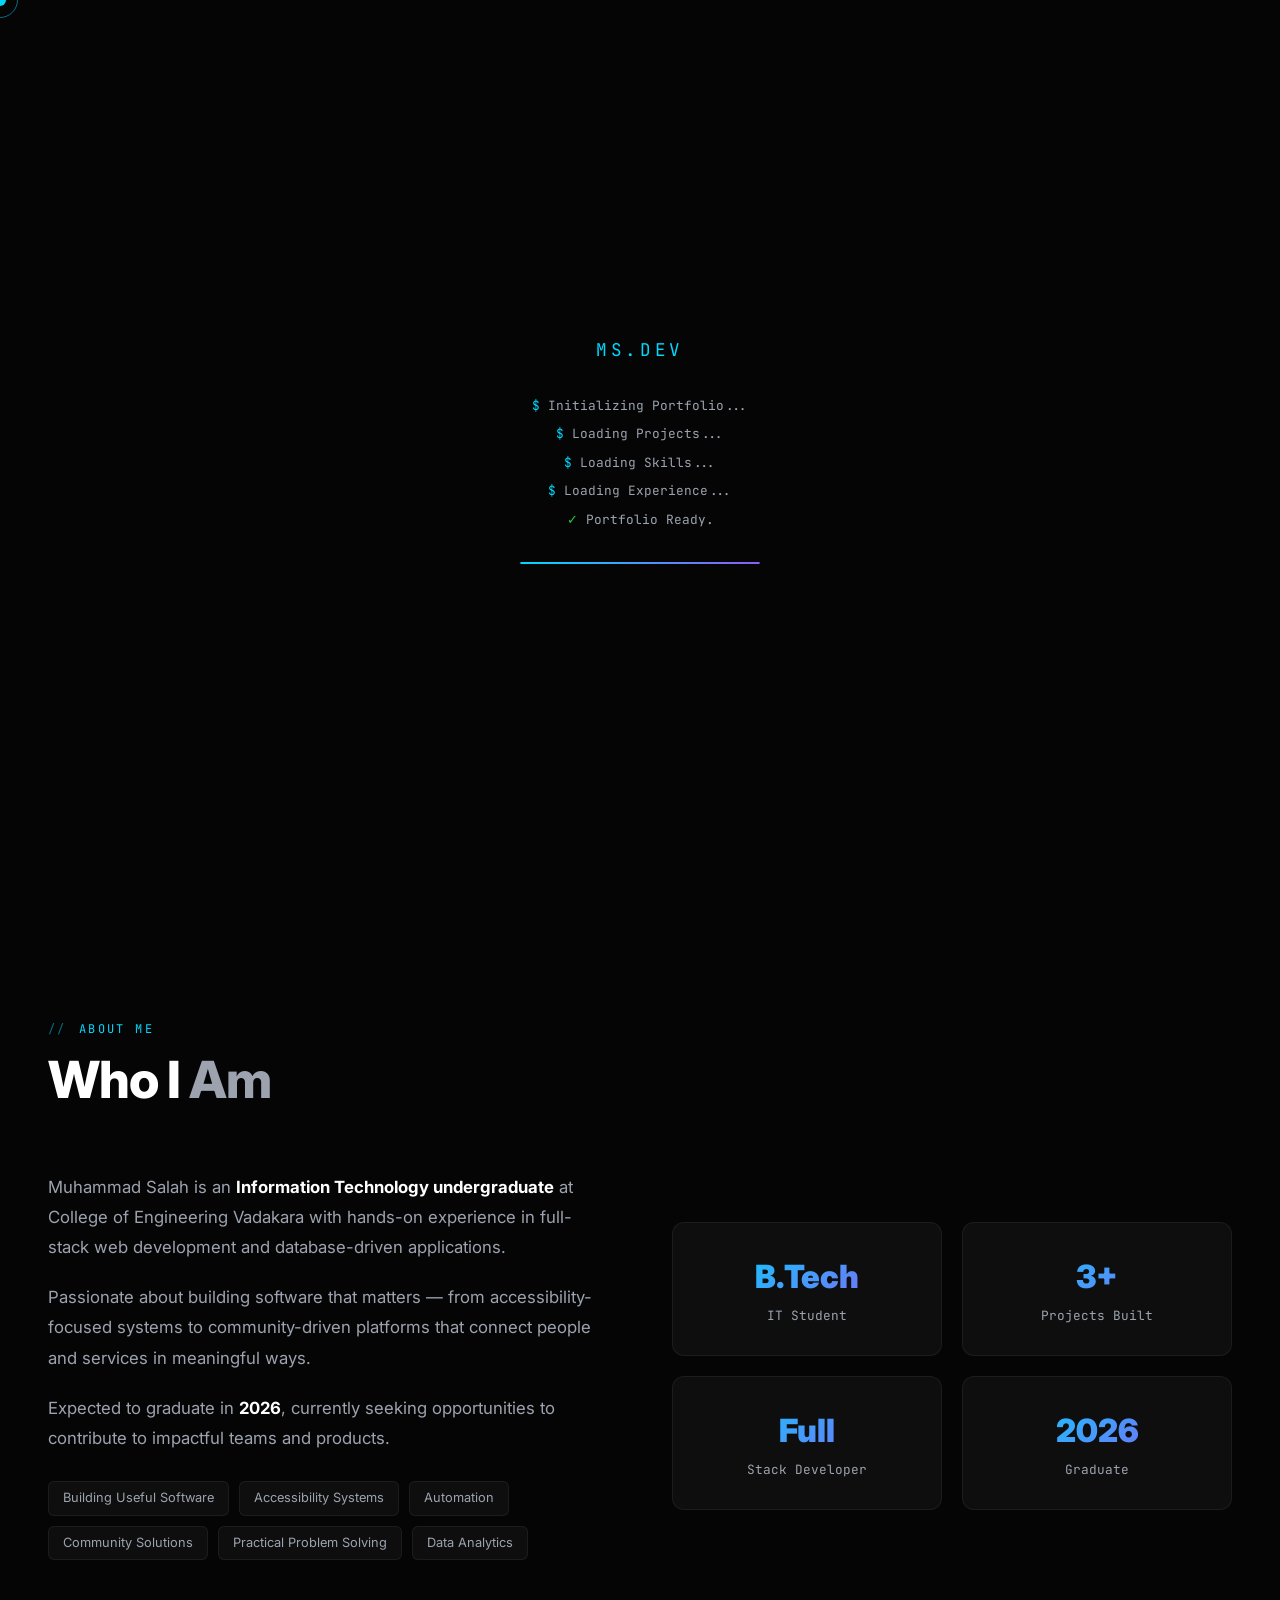
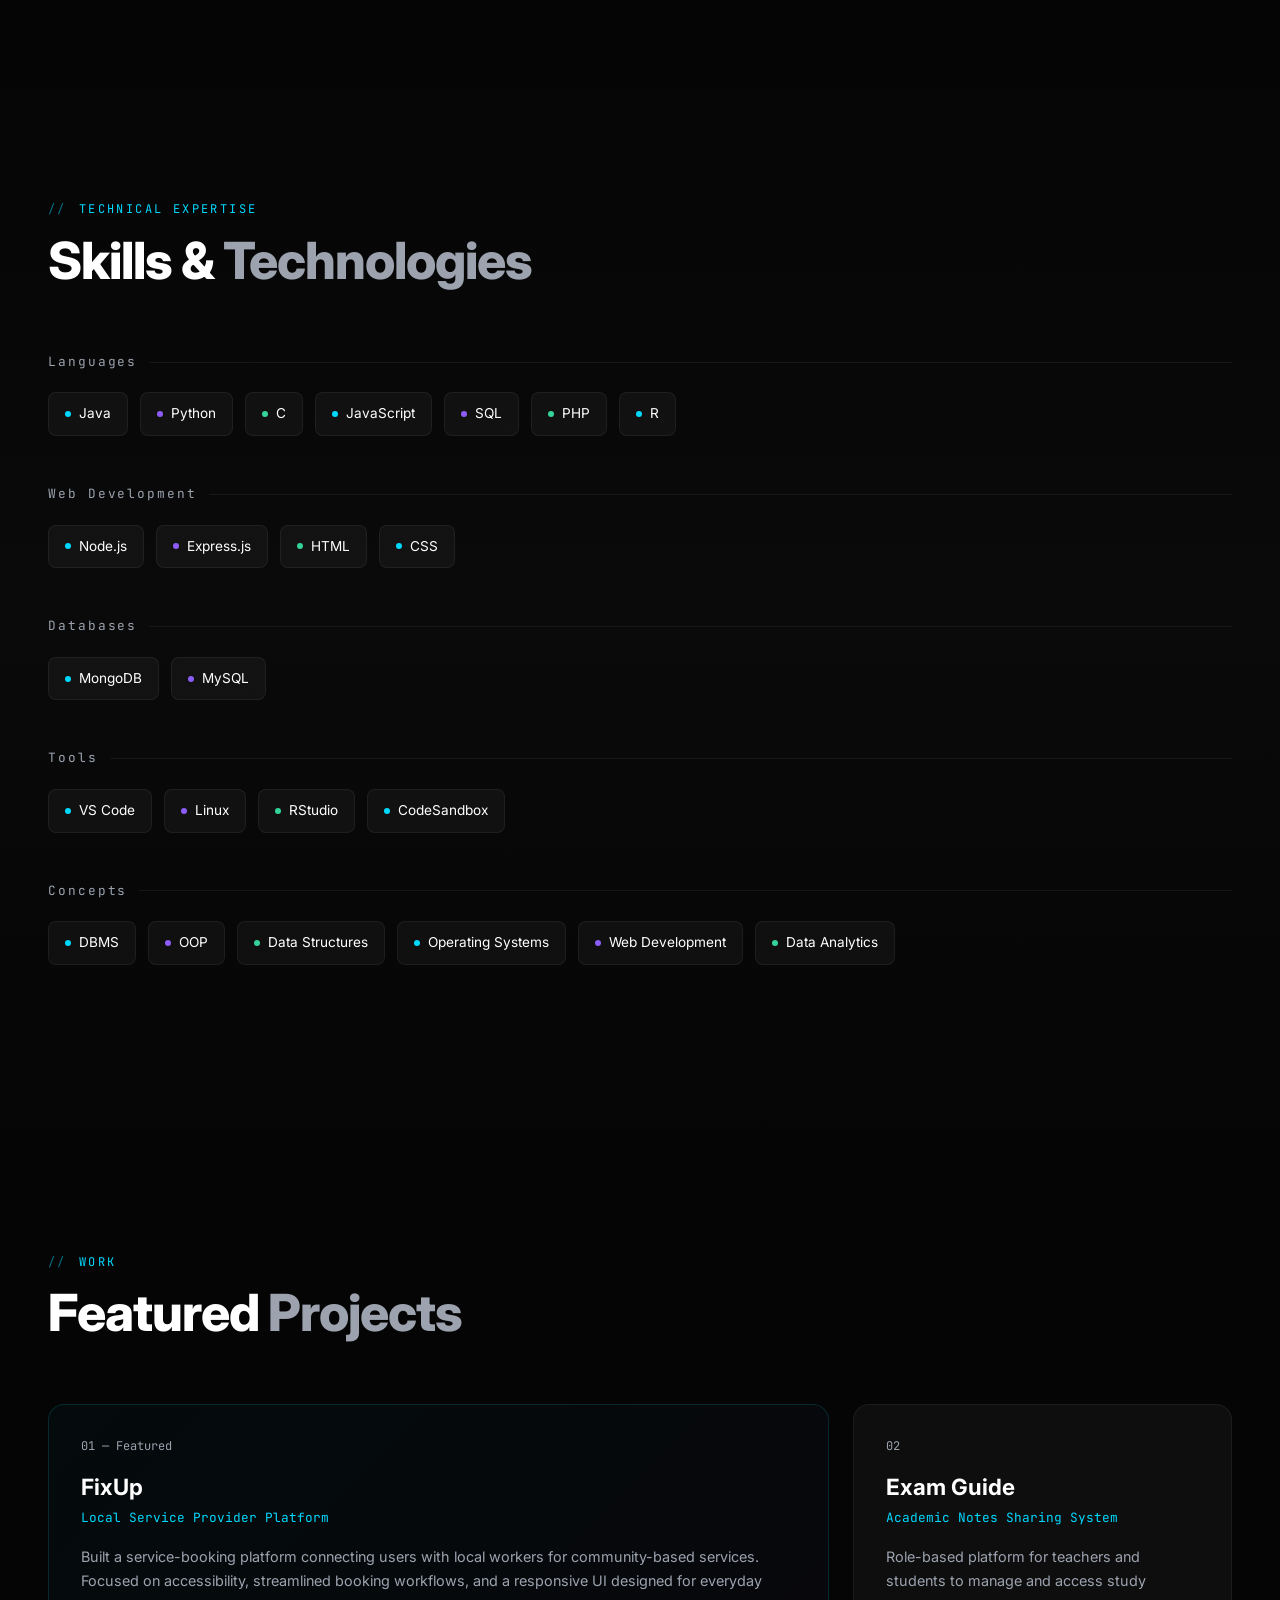
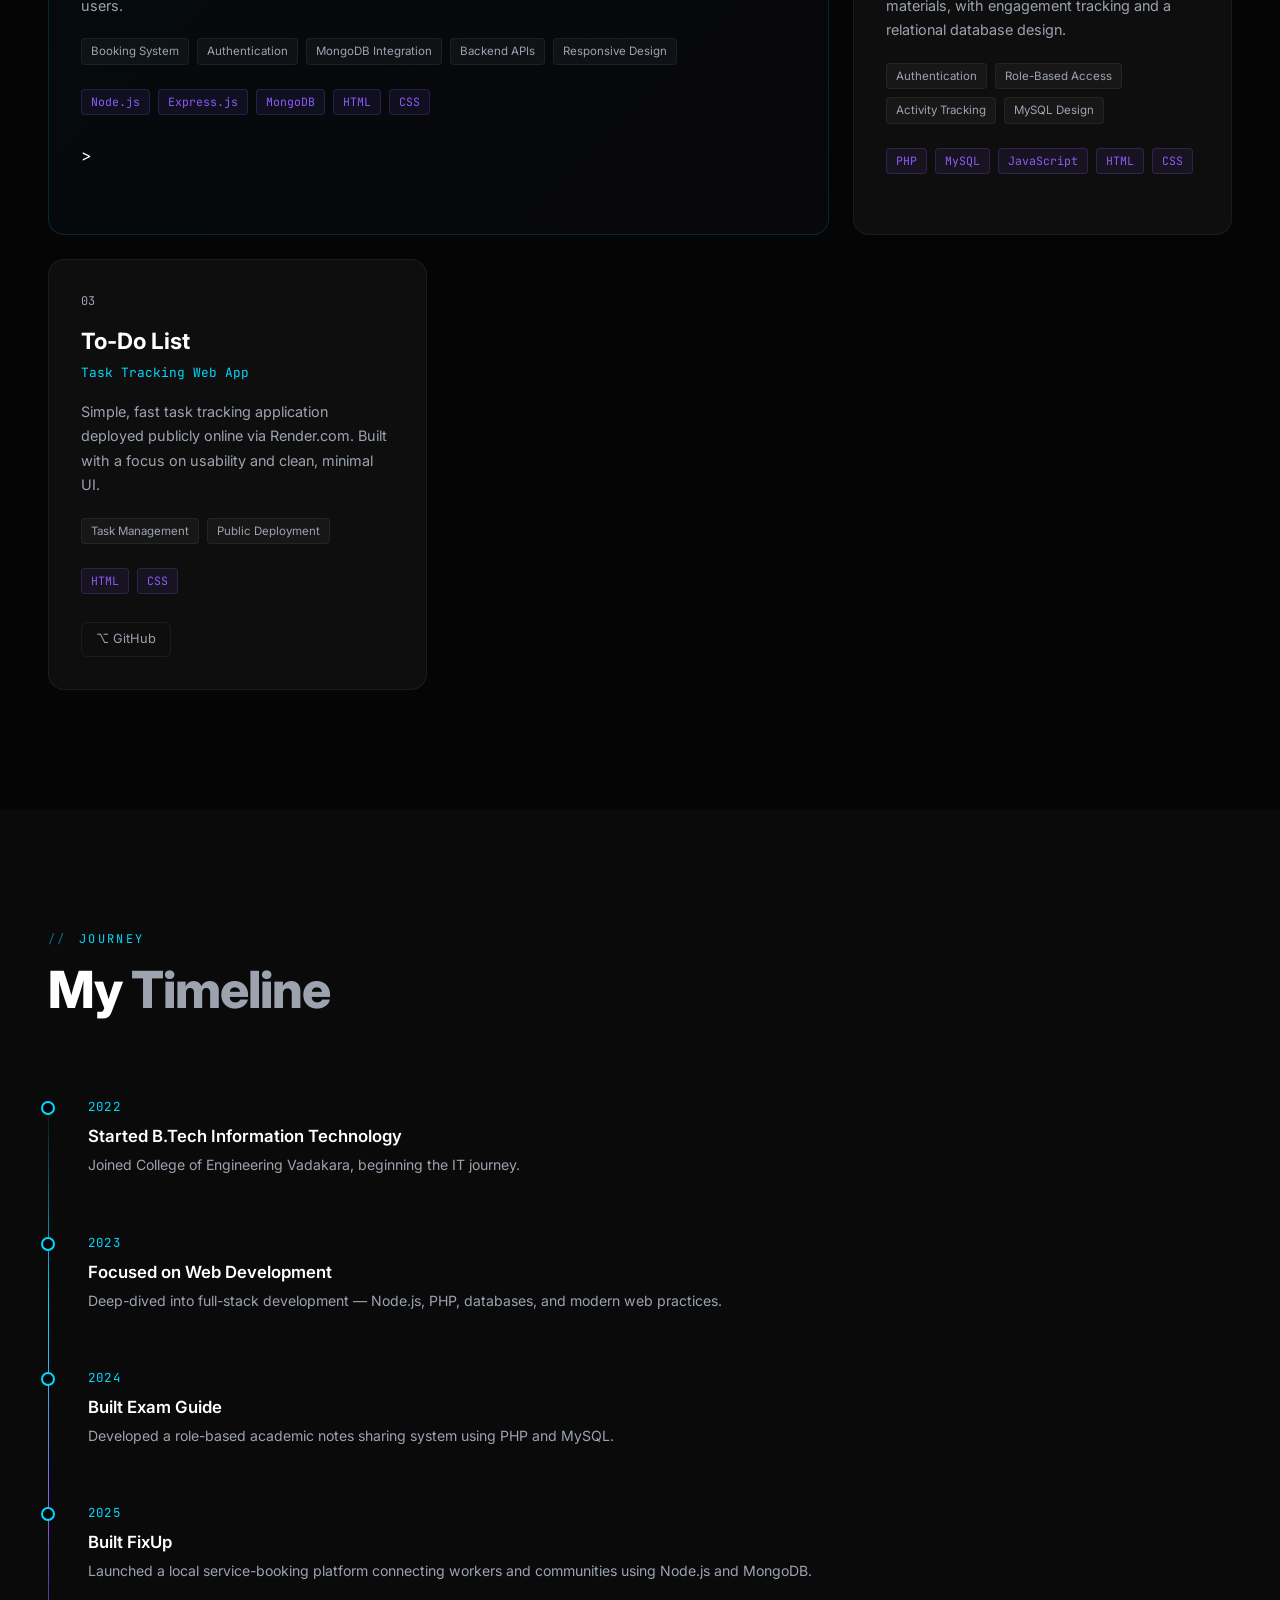
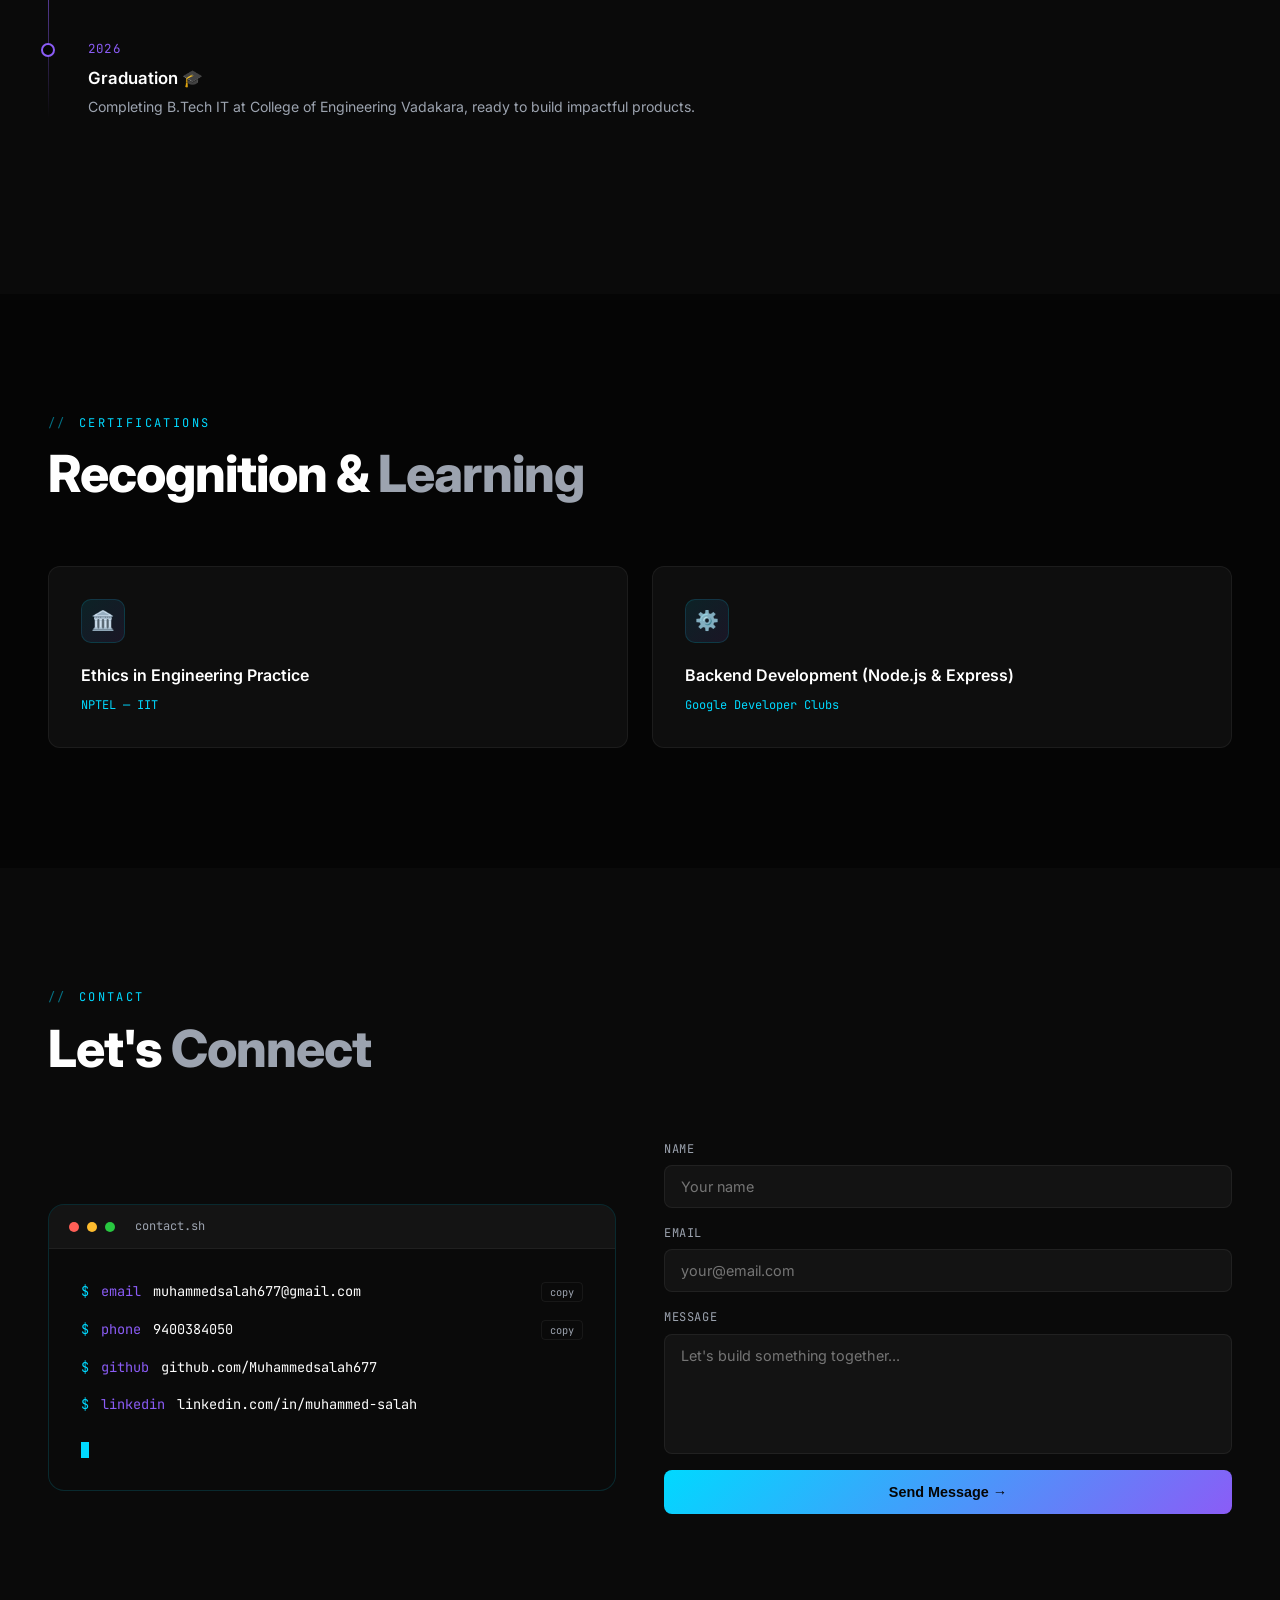
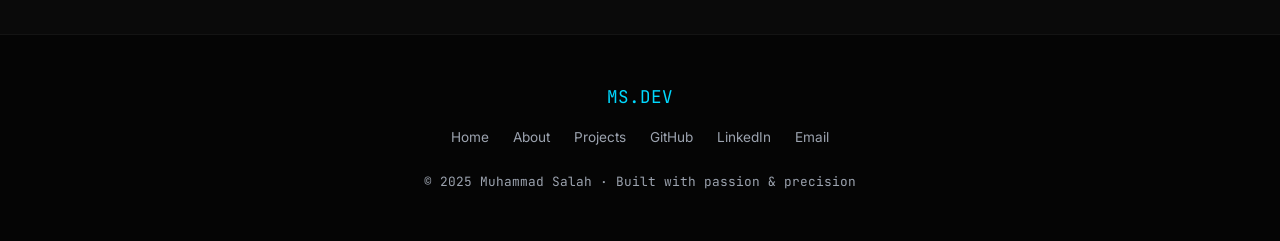
==== portfolio/index.html @ 28a14d02 "Rename portfolio.html to portfolio/index.html" ====
<!DOCTYPE html>
<html lang="en">
<head>
<meta charset="UTF-8">
<meta name="viewport" content="width=device-width, initial-scale=1.0">
<title>Muhammad Salah — Full Stack Developer</title>
<meta name="description" content="Muhammad Salah — IT Undergraduate & Full Stack Developer building practical web applications that solve real-world problems.">
<link rel="preconnect" href="https://fonts.googleapis.com">
<link href="https://fonts.googleapis.com/css2?family=Inter:wght@300;400;500;600;700;800;900&family=JetBrains+Mono:wght@400;500;700&display=swap" rel="stylesheet">
<style>
:root {
  --bg: #050505;
  --bg2: #0a0a0a;
  --cyan: #00D9FF;
  --purple: #8B5CF6;
  --white: #ffffff;
  --muted: #9ca3af;
  --border: rgba(255,255,255,0.06);
  --glass: rgba(255,255,255,0.04);
  --glow-cyan: 0 0 40px rgba(0,217,255,0.15);
  --glow-purple: 0 0 40px rgba(139,92,246,0.15);
  --font-main: 'Inter', sans-serif;
  --font-mono: 'JetBrains Mono', monospace;
}
*,*::before,*::after{box-sizing:border-box;margin:0;padding:0}
html{scroll-behavior:smooth;overflow-x:hidden}
body{background:var(--bg);color:var(--white);font-family:var(--font-main);line-height:1.6;overflow-x:hidden;cursor:none}

/* ── CUSTOM CURSOR ── */
#cursor{position:fixed;width:12px;height:12px;background:var(--cyan);border-radius:50%;pointer-events:none;z-index:9999;transform:translate(-50%,-50%);transition:transform .1s,width .3s,height .3s,background .3s;mix-blend-mode:difference}
#cursor-ring{position:fixed;width:36px;height:36px;border:1px solid rgba(0,217,255,0.5);border-radius:50%;pointer-events:none;z-index:9998;transform:translate(-50%,-50%);transition:transform .15s ease-out,width .3s,height .3s,opacity .3s}
body:hover #cursor{opacity:1}

/* ── LOADER ── */
#loader{position:fixed;inset:0;background:var(--bg);z-index:9997;display:flex;flex-direction:column;align-items:center;justify-content:center;gap:8px}
#loader .logo-text{font-family:var(--font-mono);font-size:1.1rem;color:var(--cyan);letter-spacing:.2em;margin-bottom:24px;opacity:0;animation:fadeIn .5s .2s forwards}
#loader .line{font-family:var(--font-mono);font-size:.8rem;color:var(--muted);opacity:0;transform:translateX(-10px)}
#loader .line span{color:var(--cyan)}
#loader .bar{width:240px;height:2px;background:rgba(255,255,255,0.06);border-radius:2px;margin-top:24px;overflow:hidden;opacity:0;animation:fadeIn .3s 2.5s forwards}
#loader .bar-fill{height:100%;width:0%;background:linear-gradient(90deg,var(--cyan),var(--purple));border-radius:2px;animation:barFill 2s 2.5s ease forwards}
@keyframes barFill{to{width:100%}}
@keyframes fadeIn{to{opacity:1}}

/* ── SCROLL PROGRESS ── */
#progress{position:fixed;top:0;left:0;height:2px;background:linear-gradient(90deg,var(--cyan),var(--purple));z-index:9000;transition:width .1s linear;width:0%}

/* ── NAV ── */
nav{position:fixed;top:0;width:100%;z-index:1000;padding:20px 48px;display:flex;align-items:center;justify-content:space-between;transition:all .4s}
nav.scrolled{background:rgba(5,5,5,0.85);backdrop-filter:blur(20px);border-bottom:1px solid var(--border);padding:14px 48px}
.nav-logo{font-family:var(--font-mono);font-size:.9rem;color:var(--cyan);text-decoration:none;letter-spacing:.1em}
.nav-logo span{color:var(--white)}
.nav-links{display:flex;gap:32px;list-style:none}
.nav-links a{color:var(--muted);text-decoration:none;font-size:.85rem;font-weight:500;letter-spacing:.05em;transition:color .3s;position:relative}
.nav-links a::after{content:'';position:absolute;bottom:-4px;left:0;width:0;height:1px;background:var(--cyan);transition:width .3s}
.nav-links a:hover{color:var(--white)}
.nav-links a:hover::after{width:100%}
.nav-cta{background:transparent;border:1px solid var(--cyan);color:var(--cyan);padding:8px 20px;border-radius:6px;font-size:.8rem;font-family:var(--font-mono);cursor:pointer;transition:all .3s;text-decoration:none}
.nav-cta:hover{background:var(--cyan);color:var(--bg)}
.menu-btn{display:none;background:none;border:none;color:var(--white);font-size:1.4rem;cursor:pointer;z-index:100}
@media(max-width:768px){.nav-links,.nav-cta{display:none}.menu-btn{display:block}nav{padding:16px 24px}}

/* ── HERO ── */
#hero{position:relative;min-height:100vh;display:flex;align-items:center;justify-content:center;overflow:hidden;padding:120px 48px 80px}
#particles-canvas{position:absolute;inset:0;z-index:0}
.hero-glow{position:absolute;width:600px;height:600px;border-radius:50%;background:radial-gradient(circle,rgba(0,217,255,0.06) 0%,transparent 70%);pointer-events:none;transition:transform .1s;z-index:0}
.hero-grid{position:absolute;inset:0;background-image:linear-gradient(rgba(255,255,255,0.02) 1px,transparent 1px),linear-gradient(90deg,rgba(255,255,255,0.02) 1px,transparent 1px);background-size:60px 60px;z-index:0;mask-image:radial-gradient(ellipse at center,black 40%,transparent 80%)}
.hero-content{position:relative;z-index:1;text-align:center;max-width:900px}
.hero-badge{display:inline-flex;align-items:center;gap:8px;background:rgba(0,217,255,0.08);border:1px solid rgba(0,217,255,0.2);border-radius:100px;padding:6px 16px;font-family:var(--font-mono);font-size:.75rem;color:var(--cyan);margin-bottom:32px;opacity:0;transform:translateY(20px);animation:slideUp .7s .3s forwards}
.hero-badge::before{content:'';width:6px;height:6px;border-radius:50%;background:var(--cyan);animation:pulse 2s infinite}
@keyframes pulse{0%,100%{opacity:1;transform:scale(1)}50%{opacity:.5;transform:scale(.8)}}
.hero-name{font-size:clamp(3rem,8vw,7rem);font-weight:900;line-height:1;letter-spacing:-.02em;opacity:0;transform:translateY(30px);animation:slideUp .8s .5s forwards}
.hero-name span{background:linear-gradient(135deg,var(--white) 0%,rgba(255,255,255,.7) 100%);-webkit-background-clip:text;-webkit-text-fill-color:transparent;background-clip:text}
.hero-name .accent{background:linear-gradient(135deg,var(--cyan),var(--purple));-webkit-background-clip:text;-webkit-text-fill-color:transparent;background-clip:text}
.hero-role{font-family:var(--font-mono);font-size:clamp(1rem,2.5vw,1.4rem);color:var(--cyan);margin-top:16px;min-height:2em;opacity:0;animation:slideUp .8s .7s forwards}
.hero-role .cursor-blink{display:inline-block;width:2px;height:1.2em;background:var(--cyan);margin-left:2px;animation:blink .7s infinite;vertical-align:middle}
@keyframes blink{0%,100%{opacity:1}50%{opacity:0}}
.hero-sub{font-size:1.05rem;color:var(--muted);max-width:520px;margin:24px auto 0;opacity:0;animation:slideUp .8s .9s forwards}
.hero-buttons{display:flex;gap:16px;justify-content:center;flex-wrap:wrap;margin-top:48px;opacity:0;animation:slideUp .8s 1.1s forwards}
.btn{display:inline-flex;align-items:center;gap:8px;padding:14px 28px;border-radius:8px;font-size:.9rem;font-weight:600;text-decoration:none;cursor:pointer;transition:all .3s;border:none;position:relative;overflow:hidden}
.btn-primary{background:linear-gradient(135deg,var(--cyan),var(--purple));color:var(--bg);font-weight:700}
.btn-primary::before{content:'';position:absolute;inset:0;background:linear-gradient(135deg,var(--purple),var(--cyan));opacity:0;transition:opacity .3s}
.btn-primary:hover::before{opacity:1}
.btn-primary:hover{transform:translateY(-2px);box-shadow:0 8px 32px rgba(0,217,255,0.3)}
.btn-outline{background:transparent;color:var(--white);border:1px solid rgba(255,255,255,0.15)}
.btn-outline:hover{border-color:var(--cyan);color:var(--cyan);transform:translateY(-2px);box-shadow:0 8px 24px rgba(0,217,255,0.1)}
.btn span{position:relative;z-index:1}
.scroll-indicator{position:absolute;bottom:40px;left:50%;transform:translateX(-50%);display:flex;flex-direction:column;align-items:center;gap:8px;opacity:0;animation:fadeIn 1s 1.8s forwards}
.scroll-indicator span{font-family:var(--font-mono);font-size:.7rem;color:var(--muted);letter-spacing:.1em}
.scroll-line{width:1px;height:48px;background:linear-gradient(to bottom,var(--cyan),transparent);animation:scrollPulse 1.5s ease-in-out infinite}
@keyframes scrollPulse{0%,100%{opacity:.4;transform:scaleY(.8)}50%{opacity:1;transform:scaleY(1)}}
@keyframes slideUp{to{opacity:1;transform:translateY(0)}}

/* ── SECTIONS ── */
section{padding:120px 48px;position:relative}
.section-label{font-family:var(--font-mono);font-size:.75rem;color:var(--cyan);letter-spacing:.2em;text-transform:uppercase;margin-bottom:12px;display:flex;align-items:center;gap:12px}
.section-label::before{content:'//';opacity:.5}
.section-title{font-size:clamp(2rem,4vw,3.2rem);font-weight:800;letter-spacing:-.02em;line-height:1.1}
.section-title .dim{color:var(--muted)}
.container{max-width:1200px;margin:0 auto}

/* ── ABOUT ── */
#about .about-grid{display:grid;grid-template-columns:1fr 1fr;gap:64px;align-items:center;margin-top:64px}
.about-text p{color:var(--muted);font-size:1.05rem;line-height:1.8;margin-bottom:20px}
.about-text p strong{color:var(--white)}
.about-passions{display:flex;flex-wrap:wrap;gap:10px;margin-top:28px}
.passion-tag{background:var(--glass);border:1px solid var(--border);border-radius:6px;padding:6px 14px;font-size:.8rem;color:var(--muted);transition:all .3s}
.passion-tag:hover{border-color:rgba(0,217,255,0.3);color:var(--cyan);background:rgba(0,217,255,0.05)}
.about-stats{display:grid;grid-template-columns:1fr 1fr;gap:20px}
.stat-card{background:var(--glass);border:1px solid var(--border);border-radius:12px;padding:28px 24px;text-align:center;transition:all .4s;position:relative;overflow:hidden}
.stat-card::before{content:'';position:absolute;inset:0;background:linear-gradient(135deg,rgba(0,217,255,0.04),rgba(139,92,246,0.04));opacity:0;transition:opacity .4s}
.stat-card:hover{border-color:rgba(0,217,255,0.25);transform:translateY(-4px)}
.stat-card:hover::before{opacity:1}
.stat-number{font-size:2rem;font-weight:900;background:linear-gradient(135deg,var(--cyan),var(--purple));-webkit-background-clip:text;-webkit-text-fill-color:transparent;background-clip:text}
.stat-label{font-size:.8rem;color:var(--muted);margin-top:4px;font-family:var(--font-mono)}
@media(max-width:900px){#about .about-grid{grid-template-columns:1fr;gap:48px}}

/* ── SKILLS ── */
#skills .skills-wrapper{margin-top:64px}
.skills-category{margin-bottom:48px}
.skills-cat-title{font-family:var(--font-mono);font-size:.8rem;color:var(--muted);letter-spacing:.15em;margin-bottom:20px;display:flex;align-items:center;gap:12px}
.skills-cat-title::after{content:'';flex:1;height:1px;background:var(--border)}
.skills-grid{display:flex;flex-wrap:wrap;gap:12px}
.skill-chip{display:flex;align-items:center;gap:8px;background:var(--glass);border:1px solid var(--border);border-radius:8px;padding:10px 16px;font-size:.85rem;color:var(--white);transition:all .35s;cursor:default;position:relative;overflow:hidden}
.skill-chip::before{content:'';position:absolute;inset:0;background:linear-gradient(135deg,rgba(0,217,255,0.08),rgba(139,92,246,0.08));opacity:0;transition:opacity .35s}
.skill-chip:hover{border-color:rgba(0,217,255,0.35);transform:translateY(-3px) scale(1.02);box-shadow:0 8px 24px rgba(0,217,255,0.1)}
.skill-chip:hover::before{opacity:1}
.skill-dot{width:6px;height:6px;border-radius:50%;background:var(--cyan);flex-shrink:0}
.skill-chip:nth-child(3n+2) .skill-dot{background:var(--purple)}
.skill-chip:nth-child(3n+3) .skill-dot{background:#34d399}

/* ── PROJECTS ── */
#projects .projects-grid{display:grid;grid-template-columns:1fr 1fr 1fr;gap:24px;margin-top:64px}
.project-card{background:var(--glass);border:1px solid var(--border);border-radius:16px;padding:32px;transition:all .4s;position:relative;overflow:hidden;cursor:default}
.project-card::after{content:'';position:absolute;inset:0;border-radius:16px;opacity:0;transition:opacity .4s;background:radial-gradient(600px at var(--mx,50%) var(--my,50%),rgba(0,217,255,0.04),transparent 60%)}
.project-card:hover::after{opacity:1}
.project-card:hover{border-color:rgba(0,217,255,0.2);transform:translateY(-6px) rotateX(2deg);box-shadow:0 20px 60px rgba(0,0,0,0.5),var(--glow-cyan)}
.project-card.featured{grid-column:span 2;border-color:rgba(0,217,255,0.15);background:linear-gradient(135deg,rgba(0,217,255,0.03),rgba(139,92,246,0.03))}
.project-card.featured::before{content:'FEATURED';position:absolute;top:20px;right:20px;font-family:var(--font-mono);font-size:.65rem;color:var(--cyan);letter-spacing:.15em;border:1px solid rgba(0,217,255,0.3);padding:4px 10px;border-radius:100px;background:rgba(0,217,255,0.06)}
.project-number{font-family:var(--font-mono);font-size:.75rem;color:var(--muted);margin-bottom:12px}
.project-title{font-size:1.4rem;font-weight:700;margin-bottom:4px}
.project-subtitle{font-size:.8rem;color:var(--cyan);font-family:var(--font-mono);margin-bottom:16px}
.project-desc{color:var(--muted);font-size:.9rem;line-height:1.7;margin-bottom:20px}
.project-features{display:flex;flex-wrap:wrap;gap:8px;margin-bottom:24px}
.feature-tag{font-size:.72rem;color:var(--muted);background:rgba(255,255,255,0.04);border:1px solid var(--border);border-radius:4px;padding:3px 9px}
.project-stack{display:flex;flex-wrap:wrap;gap:8px;margin-bottom:28px}
.stack-tag{font-family:var(--font-mono);font-size:.72rem;color:var(--purple);background:rgba(139,92,246,0.08);border:1px solid rgba(139,92,246,0.2);border-radius:4px;padding:3px 9px}
.project-links{display:flex;gap:12px}
.project-link{display:inline-flex;align-items:center;gap:6px;font-size:.8rem;color:var(--muted);text-decoration:none;transition:color .3s;padding:6px 14px;border:1px solid var(--border);border-radius:6px}
.project-link:hover{color:var(--cyan);border-color:rgba(0,217,255,0.3)}
@media(max-width:1024px){#projects .projects-grid{grid-template-columns:1fr 1fr}.project-card.featured{grid-column:span 2}}
@media(max-width:640px){#projects .projects-grid{grid-template-columns:1fr}.project-card.featured{grid-column:span 1}}

/* ── TIMELINE ── */
#timeline .timeline-wrap{position:relative;margin-top:80px;padding-left:40px}
#timeline .timeline-wrap::before{content:'';position:absolute;left:0;top:0;bottom:0;width:1px;background:linear-gradient(to bottom,transparent,var(--cyan),var(--purple),transparent)}
.tl-item{position:relative;margin-bottom:56px;opacity:0;transform:translateX(-20px);transition:all .6s}
.tl-item.visible{opacity:1;transform:none}
.tl-dot{position:absolute;left:-47px;top:4px;width:14px;height:14px;border-radius:50%;border:2px solid var(--cyan);background:var(--bg);z-index:1;transition:all .3s}
.tl-item:hover .tl-dot{background:var(--cyan);box-shadow:0 0 16px rgba(0,217,255,0.6)}
.tl-year{font-family:var(--font-mono);font-size:.78rem;color:var(--cyan);letter-spacing:.1em;margin-bottom:6px}
.tl-title{font-size:1.05rem;font-weight:600;margin-bottom:4px}
.tl-desc{font-size:.88rem;color:var(--muted)}

/* ── CERTS ── */
#certs .certs-grid{display:grid;grid-template-columns:repeat(auto-fit,minmax(300px,1fr));gap:24px;margin-top:64px}
.cert-card{background:var(--glass);border:1px solid var(--border);border-radius:12px;padding:32px;transition:all .4s;position:relative;overflow:hidden}
.cert-card::before{content:'';position:absolute;top:0;left:0;right:0;height:1px;background:linear-gradient(90deg,transparent,var(--cyan),transparent);opacity:0;transition:opacity .4s}
.cert-card:hover{border-color:rgba(0,217,255,0.2);transform:translateY(-4px)}
.cert-card:hover::before{opacity:1}
.cert-icon{width:44px;height:44px;border-radius:10px;background:linear-gradient(135deg,rgba(0,217,255,0.1),rgba(139,92,246,0.1));border:1px solid rgba(0,217,255,0.15);display:flex;align-items:center;justify-content:center;margin-bottom:20px;font-size:1.2rem}
.cert-name{font-size:1rem;font-weight:600;margin-bottom:8px}
.cert-issuer{font-family:var(--font-mono);font-size:.75rem;color:var(--cyan)}

/* ── CONTACT / TERMINAL ── */
#contact .terminal{background:var(--bg2);border:1px solid rgba(0,217,255,0.15);border-radius:16px;overflow:hidden;margin-top:64px;max-width:700px}
.terminal-bar{background:rgba(255,255,255,0.04);padding:12px 20px;display:flex;align-items:center;gap:8px;border-bottom:1px solid rgba(255,255,255,0.05)}
.t-dot{width:10px;height:10px;border-radius:50%}
.t-dot:nth-child(1){background:#ff5f57}
.t-dot:nth-child(2){background:#febc2e}
.t-dot:nth-child(3){background:#28c840}
.terminal-title{font-family:var(--font-mono);font-size:.75rem;color:var(--muted);margin-left:12px}
.terminal-body{padding:32px}
.t-line{font-family:var(--font-mono);font-size:.85rem;margin-bottom:16px;display:flex;align-items:center;gap:12px}
.t-prompt{color:var(--cyan)}
.t-key{color:var(--purple)}
.t-val{color:var(--white);text-decoration:none;transition:color .3s}
.t-val:hover{color:var(--cyan)}
.t-copy{background:none;border:1px solid var(--border);color:var(--muted);border-radius:4px;padding:2px 8px;font-family:var(--font-mono);font-size:.65rem;cursor:pointer;transition:all .3s;margin-left:auto}
.t-copy:hover{border-color:var(--cyan);color:var(--cyan)}
.t-copy.copied{border-color:#28c840;color:#28c840}
.terminal-cursor{display:inline-block;width:8px;height:1em;background:var(--cyan);animation:blink .7s infinite;vertical-align:middle;margin-top:8px}
.contact-grid{display:grid;grid-template-columns:1fr 1fr;gap:48px;align-items:start;margin-top:64px}
.contact-form{display:flex;flex-direction:column;gap:16px}
.form-field{display:flex;flex-direction:column;gap:6px}
.form-field label{font-family:var(--font-mono);font-size:.75rem;color:var(--muted);letter-spacing:.05em}
.form-field input,.form-field textarea{background:var(--glass);border:1px solid var(--border);border-radius:8px;padding:12px 16px;color:var(--white);font-family:var(--font-main);font-size:.9rem;outline:none;transition:border-color .3s,box-shadow .3s;resize:none}
.form-field input:focus,.form-field textarea:focus{border-color:rgba(0,217,255,0.4);box-shadow:0 0 0 3px rgba(0,217,255,0.06)}
.form-field textarea{min-height:120px}
.btn-send{background:linear-gradient(135deg,var(--cyan),var(--purple));color:var(--bg);border:none;border-radius:8px;padding:14px 28px;font-weight:700;font-size:.9rem;cursor:pointer;transition:all .3s}
.btn-send:hover{transform:translateY(-2px);box-shadow:0 8px 32px rgba(0,217,255,0.3)}
@media(max-width:768px){.contact-grid{grid-template-columns:1fr}}

/* ── FOOTER ── */
footer{border-top:1px solid var(--border);padding:48px;text-align:center}
.footer-logo{font-family:var(--font-mono);font-size:1.1rem;color:var(--cyan);margin-bottom:16px}
.footer-links{display:flex;gap:24px;justify-content:center;margin-bottom:24px;flex-wrap:wrap}
.footer-links a{color:var(--muted);text-decoration:none;font-size:.85rem;transition:color .3s}
.footer-links a:hover{color:var(--cyan)}
footer p{color:var(--muted);font-size:.8rem;font-family:var(--font-mono)}

/* ── BACK TO TOP ── */
#btt{position:fixed;bottom:32px;right:32px;width:44px;height:44px;background:var(--glass);border:1px solid rgba(0,217,255,0.2);border-radius:10px;display:flex;align-items:center;justify-content:center;cursor:pointer;opacity:0;transform:translateY(20px);transition:all .3s;z-index:500;color:var(--cyan);font-size:1.1rem;text-decoration:none}
#btt.visible{opacity:1;transform:none}
#btt:hover{background:rgba(0,217,255,0.1);box-shadow:var(--glow-cyan)}

/* ── COMMAND PALETTE ── */
#cmd-overlay{position:fixed;inset:0;background:rgba(0,0,0,0.8);backdrop-filter:blur(8px);z-index:9996;opacity:0;pointer-events:none;transition:opacity .2s;display:flex;align-items:flex-start;justify-content:center;padding-top:20vh}
#cmd-overlay.open{opacity:1;pointer-events:all}
#cmd-box{background:#0e0e0e;border:1px solid rgba(0,217,255,0.2);border-radius:14px;width:min(580px,90vw);overflow:hidden;transform:translateY(-10px) scale(.98);transition:transform .2s}
#cmd-overlay.open #cmd-box{transform:none;scale:1}
#cmd-input{width:100%;background:transparent;border:none;border-bottom:1px solid var(--border);padding:20px 24px;color:var(--white);font-size:1rem;font-family:var(--font-main);outline:none;font-weight:500}
#cmd-input::placeholder{color:var(--muted)}
#cmd-results{padding:12px}
.cmd-item{display:flex;align-items:center;gap:14px;padding:12px 16px;border-radius:8px;cursor:pointer;transition:background .2s;color:var(--muted);font-size:.88rem}
.cmd-item:hover,.cmd-item.active{background:rgba(0,217,255,0.06);color:var(--white)}
.cmd-icon{color:var(--cyan);font-size:1rem;width:20px;text-align:center}
.cmd-hint{font-size:.7rem;color:var(--muted);margin-top:8px;padding:8px 16px;border-top:1px solid var(--border);font-family:var(--font-mono)}

/* ── SCROLL ANIMATIONS ── */
.reveal{opacity:0;transform:translateY(40px);transition:all .7s cubic-bezier(.16,1,.3,1)}
.reveal.visible{opacity:1;transform:none}
.reveal-left{opacity:0;transform:translateX(-40px);transition:all .7s cubic-bezier(.16,1,.3,1)}
.reveal-left.visible{opacity:1;transform:none}
.reveal-right{opacity:0;transform:translateX(40px);transition:all .7s cubic-bezier(.16,1,.3,1)}
.reveal-right.visible{opacity:1;transform:none}

/* ── GLOW BORDERS ── */
.glow-border{position:relative}
.glow-border::before{content:'';position:absolute;inset:-1px;border-radius:inherit;padding:1px;background:linear-gradient(135deg,rgba(0,217,255,0.3),rgba(139,92,246,0.3));-webkit-mask:linear-gradient(#fff 0 0) content-box,linear-gradient(#fff 0 0);-webkit-mask-composite:xor;mask-composite:exclude;opacity:0;transition:opacity .4s}
.glow-border:hover::before{opacity:1}

/* ── MISC ── */
::selection{background:rgba(0,217,255,0.2);color:var(--white)}
::-webkit-scrollbar{width:4px}
::-webkit-scrollbar-track{background:var(--bg)}
::-webkit-scrollbar-thumb{background:rgba(0,217,255,0.3);border-radius:2px}

@media(max-width:640px){section{padding:80px 24px}nav{padding:16px 24px}.hero-buttons{flex-direction:column;align-items:center}.hero-buttons .btn{width:100%;max-width:280px;justify-content:center}}
</style>
</head>
<body>

<!-- LOADER -->
<div id="loader">
  <div class="logo-text">MS.DEV</div>
  <div class="line" id="l1"><span>$</span> Initializing Portfolio...</div>
  <div class="line" id="l2"><span>$</span> Loading Projects...</div>
  <div class="line" id="l3"><span>$</span> Loading Skills...</div>
  <div class="line" id="l4"><span>$</span> Loading Experience...</div>
  <div class="line" id="l5"><span style="color:#28c840">✓</span> Portfolio Ready.</div>
  <div class="bar"><div class="bar-fill"></div></div>
</div>

<!-- SCROLL PROGRESS -->
<div id="progress"></div>

<!-- CUSTOM CURSOR -->
<div id="cursor"></div>
<div id="cursor-ring"></div>

<!-- NAV -->
<nav id="navbar">
  <a href="#" class="nav-logo">MS<span>.DEV</span></a>
  <ul class="nav-links">
    <li><a href="#about">About</a></li>
    <li><a href="#skills">Skills</a></li>
    <li><a href="#projects">Projects</a></li>
    <li><a href="#timeline">Timeline</a></li>
    <li><a href="#contact">Contact</a></li>
  </uL>
</nav>

<!-- HERO -->
<section id="hero">
  <canvas id="particles-canvas"></canvas>
  <div class="hero-glow" id="heroGlow"></div>
  <div class="hero-grid"></div>
  <div class="hero-content">
    <div class="hero-badge">✦ Open to Opportunities</div>
    <h1 class="hero-name">
      <span>Muhammad </span><span class="accent">Salah</span>
    </h1>
    <div class="hero-role" id="typingText"></div>
    <p class="hero-sub">Building practical web applications that solve real-world problems.</p>
    <div class="hero-buttons">
      <a href="#projects" class="btn btn-primary"><span>↓</span><span>View Projects</span></a>
      <a href="https://github.com/Muhammedsalah677" class="btn btn-outline" target="_blank"><span>⌥</span><span>GitHub</span></a>
      <a href="https://www.linkedin.com/in/muhammed-salah-bb8651266/" class="btn btn-outline" target="_blank"><span>in</span><span>LinkedIn</span></a>
    </div>
  </div>
  </div>
</section>

<!-- ABOUT -->
<section id="about">
  <div class="container">
    <div class="section-label">About Me</div>
    <h2 class="section-title reveal">Who I <span class="dim">Am</span></h2>
    <div class="about-grid">
      <div class="about-text reveal-left">
        <p>Muhammad Salah is an <strong>Information Technology undergraduate</strong> at College of Engineering Vadakara with hands-on experience in full-stack web development and database-driven applications.</p>
        <p>Passionate about building software that matters — from accessibility-focused systems to community-driven platforms that connect people and services in meaningful ways.</p>
        <p>Expected to graduate in <strong>2026</strong>, currently seeking opportunities to contribute to impactful teams and products.</p>
        <div class="about-passions">
          <span class="passion-tag">Building Useful Software</span>
          <span class="passion-tag">Accessibility Systems</span>
          <span class="passion-tag">Automation</span>
          <span class="passion-tag">Community Solutions</span>
          <span class="passion-tag">Practical Problem Solving</span>
          <span class="passion-tag">Data Analytics</span>
        </div>
      </div>
      <div class="about-stats reveal-right">
        <div class="stat-card glow-border">
          <div class="stat-number">B.Tech</div>
          <div class="stat-label">IT Student</div>
        </div>
        <div class="stat-card glow-border">
          <div class="stat-number">3+</div>
          <div class="stat-label">Projects Built</div>
        </div>
        <div class="stat-card glow-border">
          <div class="stat-number">Full</div>
          <div class="stat-label">Stack Developer</div>
        </div>
        <div class="stat-card glow-border">
          <div class="stat-number">2026</div>
          <div class="stat-label">Graduate</div>
        </div>
      </div>
    </div>
  </div>
</section>

<!-- SKILLS -->
<section id="skills" style="background:linear-gradient(180deg,var(--bg) 0%,var(--bg2) 50%,var(--bg) 100%)">
  <div class="container">
    <div class="section-label">Technical Expertise</div>
    <h2 class="section-title reveal">Skills &amp; <span class="dim">Technologies</span></h2>
    <div class="skills-wrapper">
      <div class="skills-category reveal">
        <div class="skills-cat-title">Languages</div>
        <div class="skills-grid" id="sg-lang"></div>
      </div>
      <div class="skills-category reveal">
        <div class="skills-cat-title">Web Development</div>
        <div class="skills-grid" id="sg-web"></div>
      </div>
      <div class="skills-category reveal">
        <div class="skills-cat-title">Databases</div>
        <div class="skills-grid" id="sg-db"></div>
      </div>
      <div class="skills-category reveal">
        <div class="skills-cat-title">Tools</div>
        <div class="skills-grid" id="sg-tools"></div>
      </div>
      <div class="skills-category reveal">
        <div class="skills-cat-title">Concepts</div>
        <div class="skills-grid" id="sg-concepts"></div>
      </div>
    </div>
  </div>
</section>

<!-- PROJECTS -->
<section id="projects">
  <div class="container">
    <div class="section-label">Work</div>
    <h2 class="section-title reveal">Featured <span class="dim">Projects</span></h2>
    <div class="projects-grid">

      <!-- FixUp FEATURED -->
      <div class="project-card featured glow-border reveal">
        <div class="project-number">01 — Featured</div>
        <div class="project-title">FixUp</div>
        <div class="project-subtitle">Local Service Provider Platform</div>
        <div class="project-desc">Built a service-booking platform connecting users with local workers for community-based services. Focused on accessibility, streamlined booking workflows, and a responsive UI designed for everyday users.</div>
        <div class="project-features">
          <span class="feature-tag">Booking System</span>
          <span class="feature-tag">Authentication</span>
          <span class="feature-tag">MongoDB Integration</span>
          <span class="feature-tag">Backend APIs</span>
          <span class="feature-tag">Responsive Design</span>
        </div>
        <div class="project-stack">
          <span class="stack-tag">Node.js</span>
          <span class="stack-tag">Express.js</span>
          <span class="stack-tag">MongoDB</span>
          <span class="stack-tag">HTML</span>
          <span class="stack-tag">CSS</span>
        </div>>
      </div>

      <!-- Exam Guide -->
      <div class="project-card glow-border reveal">
        <div class="project-number">02</div>
        <div class="project-title">Exam Guide</div>
        <div class="project-subtitle">Academic Notes Sharing System</div>
        <div class="project-desc">Role-based platform for teachers and students to manage and access study materials, with engagement tracking and a relational database design.</div>
        <div class="project-features">
          <span class="feature-tag">Authentication</span>
          <span class="feature-tag">Role-Based Access</span>
          <span class="feature-tag">Activity Tracking</span>
          <span class="feature-tag">MySQL Design</span>
        </div>
        <div class="project-stack">
          <span class="stack-tag">PHP</span>
          <span class="stack-tag">MySQL</span>
          <span class="stack-tag">JavaScript</span>
          <span class="stack-tag">HTML</span>
          <span class="stack-tag">CSS</span>
        </div>
      </div>

      <!-- To-Do List -->
      <div class="project-card glow-border reveal">
        <div class="project-number">03</div>
        <div class="project-title">To-Do List</div>
        <div class="project-subtitle">Task Tracking Web App</div>
        <div class="project-desc">Simple, fast task tracking application deployed publicly online via Render.com. Built with a focus on usability and clean, minimal UI.</div>
        <div class="project-features">
          <span class="feature-tag">Task Management</span>
          <span class="feature-tag">Public Deployment</span>
        </div>
        <div class="project-stack">
          <span class="stack-tag">HTML</span>
          <span class="stack-tag">CSS</span>
        </div>
        <div class="project-links">
          <a href="https://github.com/Muhammedsalah677" target="_blank" class="project-link">⌥ GitHub</a>
        </div>
      </div>

    </div>
  </div>
</section>

<!-- TIMELINE -->
<section id="timeline" style="background:var(--bg2)">
  <div class="container">
    <div class="section-label">Journey</div>
    <h2 class="section-title reveal">My <span class="dim">Timeline</span></h2>
    <div class="timeline-wrap">
      <div class="tl-item">
        <div class="tl-dot"></div>
        <div class="tl-year">2022</div>
        <div class="tl-title">Started B.Tech Information Technology</div>
        <div class="tl-desc">Joined College of Engineering Vadakara, beginning the IT journey.</div>
      </div>
      <div class="tl-item">
        <div class="tl-dot"></div>
        <div class="tl-year">2023</div>
        <div class="tl-title">Focused on Web Development</div>
        <div class="tl-desc">Deep-dived into full-stack development — Node.js, PHP, databases, and modern web practices.</div>
      </div>
      <div class="tl-item">
        <div class="tl-dot"></div>
        <div class="tl-year">2024</div>
        <div class="tl-title">Built Exam Guide</div>
        <div class="tl-desc">Developed a role-based academic notes sharing system using PHP and MySQL.</div>
      </div>
      <div class="tl-item">
        <div class="tl-dot"></div>
        <div class="tl-year">2025</div>
        <div class="tl-title">Built FixUp</div>
        <div class="tl-desc">Launched a local service-booking platform connecting workers and communities using Node.js and MongoDB.</div>
      </div>
      <div class="tl-item">
        <div class="tl-dot" style="border-color:var(--purple)"></div>
        <div class="tl-year" style="color:var(--purple)">2026</div>
        <div class="tl-title">Graduation 🎓</div>
        <div class="tl-desc">Completing B.Tech IT at College of Engineering Vadakara, ready to build impactful products.</div>
      </div>
    </div>
  </div>
</section>

<!-- CERTS -->
<section id="certs">
  <div class="container">
    <div class="section-label">Certifications</div>
    <h2 class="section-title reveal">Recognition &amp; <span class="dim">Learning</span></h2>
    <div class="certs-grid">
      <div class="cert-card glow-border reveal">
        <div class="cert-icon">🏛️</div>
        <div class="cert-name">Ethics in Engineering Practice</div>
        <div class="cert-issuer">NPTEL — IIT</div>
      </div>
      <div class="cert-card glow-border reveal">
        <div class="cert-icon">⚙️</div>
        <div class="cert-name">Backend Development (Node.js &amp; Express)</div>
        <div class="cert-issuer">Google Developer Clubs</div>
      </div>
    </div>
  </div>
</section>

<!-- CONTACT -->
<section id="contact" style="background:var(--bg2)">
  <div class="container">
    <div class="section-label">Contact</div>
    <h2 class="section-title reveal">Let's <span class="dim">Connect</span></h2>
    <div class="contact-grid">
      <div>
        <div class="terminal reveal">
          <div class="terminal-bar">
            <div class="t-dot"></div><div class="t-dot"></div><div class="t-dot"></div>
            <span class="terminal-title">contact.sh</span>
          </div>
          <div class="terminal-body">
            <div class="t-line">
              <span class="t-prompt">$</span>
              <span class="t-key">email</span>
              <a href="mailto:muhammedsalah677@gmail.com" class="t-val">muhammedsalah677@gmail.com</a>
              <button class="t-copy" onclick="copyText('muhammedsalah677@gmail.com',this)">copy</button>
            </div>
            <div class="t-line">
              <span class="t-prompt">$</span>
              <span class="t-key">phone</span>
              <a href="tel:9400384050" class="t-val">9400384050</a>
              <button class="t-copy" onclick="copyText('9400384050',this)">copy</button>
            </div>
            <div class="t-line">
              <span class="t-prompt">$</span>
              <span class="t-key">github</span>
              <a href="https://github.com/Muhammedsalah677" target="_blank" class="t-val">github.com/Muhammedsalah677</a>
            </div>
            <div class="t-line">
              <span class="t-prompt">$</span>
              <span class="t-key">linkedin</span>
              <a href="https://www.linkedin.com/in/muhammed-salah-bb8651266/" target="_blank" class="t-val">linkedin.com/in/muhammed-salah</a>
            </div>
            <div class="terminal-cursor"></div>
          </div>
        </div>
      </div>
      <div class="contact-form reveal-right">
        <div class="form-field">
          <label>NAME</label>
          <input type="text" placeholder="Your name">
        </div>
        <div class="form-field">
          <label>EMAIL</label>
          <input type="email" placeholder="your@email.com">
        </div>
        <div class="form-field">
          <label>MESSAGE</label>
          <textarea placeholder="Let's build something together..."></textarea>
        </div>
        <button class="btn-send" onclick="handleFormSend(this)">Send Message →</button>
      </div>
    </div>
  </div>
</section>

<!-- FOOTER -->
<footer>
  <div class="footer-logo">MS.DEV</div>
  <div class="footer-links">
    <a href="#hero">Home</a>
    <a href="#about">About</a>
    <a href="#projects">Projects</a>
    <a href="https://github.com/Muhammedsalah677" target="_blank">GitHub</a>
    <a href="https://www.linkedin.com/in/muhammed-salah-bb8651266" target="_blank">LinkedIn</a>
    <a href="mailto:muhammedsalah677@gmail.com">Email</a>
  </div>
  <p>© 2025 Muhammad Salah · Built with passion &amp; precision</p>
</footer>

<!-- BACK TO TOP -->
<a href="#hero" id="btt">↑</a>

<!-- COMMAND PALETTE -->
<div id="cmd-overlay">
  <div id="cmd-box">
    <input id="cmd-input" placeholder="Type a command or jump to section..." autocomplete="off">
    <div id="cmd-results"></div>
    <div class="cmd-hint">↑↓ navigate · Enter select · Esc close · Ctrl+K open</div>
  </div>
</div>

<script>
// ── LOADER ──
const loaderLines = ['l1','l2','l3','l4','l5'];
loaderLines.forEach((id,i)=>{
  const el = document.getElementById(id);
  setTimeout(()=>{
    el.style.transition='all .4s';
    el.style.opacity='1';
    el.style.transform='none';
  }, 300 + i*400);
});
setTimeout(()=>{
  const loader = document.getElementById('loader');
  loader.style.transition='opacity .6s';
  loader.style.opacity='0';
  setTimeout(()=>{ loader.style.display='none'; }, 600);
}, 3200);

// ── CURSOR ──
const cursor = document.getElementById('cursor');
const ring = document.getElementById('cursor-ring');
let mx=0,my=0,rx=0,ry=0;
document.addEventListener('mousemove',e=>{
  mx=e.clientX; my=e.clientY;
  cursor.style.left=mx+'px'; cursor.style.top=my+'px';
  document.getElementById('heroGlow').style.transform=
    `translate(${mx-300}px,${my-300}px)`;
});
function animRing(){
  rx+=(mx-rx)*.12; ry+=(my-ry)*.12;
  ring.style.left=rx+'px'; ring.style.top=ry+'px';
  requestAnimationFrame(animRing);
}
animRing();
document.querySelectorAll('a,button,.skill-chip,.stat-card,.project-card').forEach(el=>{
  el.addEventListener('mouseenter',()=>{
    cursor.style.width='20px'; cursor.style.height='20px';
    ring.style.width='56px'; ring.style.height='56px';
    ring.style.opacity='.5';
  });
  el.addEventListener('mouseleave',()=>{
    cursor.style.width='12px'; cursor.style.height='12px';
    ring.style.width='36px'; ring.style.height='36px';
    ring.style.opacity='1';
  });
});

// ── PARTICLES ──
const canvas = document.getElementById('particles-canvas');
const ctx = canvas.getContext('2d');
let W,H,particles=[];
function resize(){ W=canvas.width=window.innerWidth; H=canvas.height=canvas.offsetHeight; }
window.addEventListener('resize',()=>{ resize(); initParticles(); });
function initParticles(){
  particles=[];
  const count = Math.floor((W*H)/14000);
  for(let i=0;i<count;i++){
    particles.push({
      x:Math.random()*W, y:Math.random()*H,
      vx:(Math.random()-.5)*.3, vy:(Math.random()-.5)*.3,
      r:Math.random()*1.5+.3,
      a:Math.random()*.6+.1,
      color:Math.random()>.6?'0,217,255':'139,92,246'
    });
  }
}
function drawParticles(){
  ctx.clearRect(0,0,W,H);
  particles.forEach(p=>{
    p.x+=p.vx; p.y+=p.vy;
    if(p.x<0)p.x=W; if(p.x>W)p.x=0;
    if(p.y<0)p.y=H; if(p.y>H)p.y=0;
    ctx.beginPath();
    ctx.arc(p.x,p.y,p.r,0,Math.PI*2);
    ctx.fillStyle=`rgba(${p.color},${p.a})`;
    ctx.fill();
  });
  // connect nearby
  for(let i=0;i<particles.length;i++){
    for(let j=i+1;j<particles.length;j++){
      const dx=particles[i].x-particles[j].x;
      const dy=particles[i].y-particles[j].y;
      const dist=Math.sqrt(dx*dx+dy*dy);
      if(dist<100){
        ctx.beginPath();
        ctx.moveTo(particles[i].x,particles[i].y);
        ctx.lineTo(particles[j].x,particles[j].y);
        ctx.strokeStyle=`rgba(0,217,255,${.08*(1-dist/100)})`;
        ctx.lineWidth=.5;
        ctx.stroke();
      }
    }
  }
  requestAnimationFrame(drawParticles);
}
resize(); initParticles(); drawParticles();

// ── TYPING EFFECT ──
const roles=['Full Stack Developer','IT Undergraduate','Backend Developer','Problem Solver'];
let ri=0,ci=0,deleting=false;
const el=document.getElementById('typingText');
function type(){
  const cur=roles[ri];
  if(!deleting){
    el.innerHTML=`<span style="color:var(--cyan)">&gt; </span><span style="color:var(--white)">${cur.slice(0,ci)}</span><span class="cursor-blink"></span>`;
    ci++;
    if(ci>cur.length){ deleting=true; setTimeout(type,1800); return; }
  } else {
    el.innerHTML=`<span style="color:var(--cyan)">&gt; </span><span style="color:var(--white)">${cur.slice(0,ci)}</span><span class="cursor-blink"></span>`;
    ci--;
    if(ci<0){ deleting=false; ri=(ri+1)%roles.length; ci=0; setTimeout(type,300); return; }
  }
  setTimeout(type, deleting?50:90);
}
setTimeout(type, 1400);

// ── NAV SCROLL ──
const navbar=document.getElementById('navbar');
const progress=document.getElementById('progress');
const btt=document.getElementById('btt');
window.addEventListener('scroll',()=>{
  const sp=window.scrollY;
  const dh=document.documentElement.scrollHeight-window.innerHeight;
  progress.style.width=(sp/dh*100)+'%';
  navbar.className=sp>60?'scrolled':'';
  btt.className=sp>400?'visible':'';
  // reveal animations
  document.querySelectorAll('.reveal,.reveal-left,.reveal-right,.tl-item').forEach(el=>{
    const rect=el.getBoundingClientRect();
    if(rect.top<window.innerHeight*.88){
      el.classList.add('visible');
    }
  });
});

// ── SKILLS DATA ──
const skillsData={
  'sg-lang':['Java','Python','C','JavaScript','SQL','PHP','R'],
  'sg-web':['Node.js','Express.js','HTML','CSS'],
  'sg-db':['MongoDB','MySQL'],
  'sg-tools':['VS Code','Linux','RStudio','CodeSandbox'],
  'sg-concepts':['DBMS','OOP','Data Structures','Operating Systems','Web Development','Data Analytics']
};
Object.entries(skillsData).forEach(([id,items])=>{
  const container=document.getElementById(id);
  items.forEach((skill,i)=>{
    const chip=document.createElement('div');
    chip.className='skill-chip';
    chip.style.transitionDelay=(i*.05)+'s';
    chip.innerHTML=`<span class="skill-dot"></span>${skill}`;
    container.appendChild(chip);
  });
});

// ── PROJECT CARD SPOTLIGHT ──
document.querySelectorAll('.project-card').forEach(card=>{
  card.addEventListener('mousemove',e=>{
    const r=card.getBoundingClientRect();
    card.style.setProperty('--mx',(e.clientX-r.left)+'px');
    card.style.setProperty('--my',(e.clientY-r.top)+'px');
  });
});

// ── COPY TEXT ──
function copyText(text,btn){
  navigator.clipboard.writeText(text).then(()=>{
    btn.textContent='copied!';
    btn.classList.add('copied');
    setTimeout(()=>{ btn.textContent='copy'; btn.classList.remove('copied'); },1800);
  });
}

// ── FORM ──
function handleFormSend(btn){
  btn.textContent='Sending...';
  btn.style.opacity='.7';
  setTimeout(()=>{
    btn.textContent='Message Sent! ✓';
    btn.style.background='linear-gradient(135deg,#28c840,#34d399)';
    btn.style.opacity='1';
    setTimeout(()=>{
      btn.textContent='Send Message →';
      btn.style.background='';
    },3000);
  },1200);
}

// ── COMMAND PALETTE ──
const cmdOverlay=document.getElementById('cmd-overlay');
const cmdInput=document.getElementById('cmd-input');
const cmdResults=document.getElementById('cmd-results');
const commands=[
  {icon:'↓',label:'View Projects',action:()=>{ document.querySelector('#projects').scrollIntoView({behavior:'smooth'}); }},
  {icon:'◎',label:'About Me',action:()=>{ document.querySelector('#about').scrollIntoView({behavior:'smooth'}); }},
  {icon:'⊕',label:'Skills',action:()=>{ document.querySelector('#skills').scrollIntoView({behavior:'smooth'}); }},
  {icon:'⌛',label:'Timeline',action:()=>{ document.querySelector('#timeline').scrollIntoView({behavior:'smooth'}); }},
  {icon:'✉',label:'Contact',action:()=>{ document.querySelector('#contact').scrollIntoView({behavior:'smooth'}); }},
  {icon:'⌥',label:'GitHub',action:()=>{ window.open('https://github.com/Muhammedsalah677','_blank'); }},
  {icon:'in',label:'LinkedIn',action:()=>{ window.open('https://linkedin.com/in/muhammed-salah','_blank'); }},
  {icon:'@',label:'Send Email',action:()=>{ window.location.href='mailto:muhammedsalah677@gmail.com'; }},
];
let activeIdx=0;
function renderCmd(filter=''){
  const filtered=commands.filter(c=>c.label.toLowerCase().includes(filter.toLowerCase()));
  activeIdx=0;
  cmdResults.innerHTML=filtered.map((c,i)=>`
    <div class="cmd-item${i===0?' active':''}" data-idx="${i}">
      <span class="cmd-icon">${c.icon}</span>${c.label}
    </div>`).join('');
  cmdResults.querySelectorAll('.cmd-item').forEach((el,i)=>{
    el.addEventListener('click',()=>{ filtered[i].action(); closeCmd(); });
  });
  return filtered;
}
function openCmd(){ cmdOverlay.classList.add('open'); cmdInput.value=''; renderCmd(); cmdInput.focus(); }
function closeCmd(){ cmdOverlay.classList.remove('open'); }
document.addEventListener('keydown',e=>{
  if((e.ctrlKey||e.metaKey)&&e.key==='k'){ e.preventDefault(); openCmd(); return; }
  if(!cmdOverlay.classList.contains('open')) return;
  if(e.key==='Escape'){ closeCmd(); return; }
  const items=cmdResults.querySelectorAll('.cmd-item');
  if(e.key==='ArrowDown'){ activeIdx=Math.min(activeIdx+1,items.length-1); }
  if(e.key==='ArrowUp'){ activeIdx=Math.max(activeIdx-1,0); }
  items.forEach((el,i)=>el.classList.toggle('active',i===activeIdx));
  if(e.key==='Enter'&&items[activeIdx]){ items[activeIdx].click(); }
});
cmdInput.addEventListener('input',()=>renderCmd(cmdInput.value));
cmdOverlay.addEventListener('click',e=>{ if(e.target===cmdOverlay) closeCmd(); });

// ── MOBILE MENU ──
function toggleMobileMenu(){
  const links=document.querySelector('.nav-links');
  if(!links.style.display||links.style.display==='none'){
    links.style.cssText='display:flex;flex-direction:column;position:fixed;top:70px;left:0;right:0;background:#0a0a0a;padding:24px;gap:20px;border-bottom:1px solid rgba(255,255,255,0.06);z-index:999';
    links.querySelectorAll('a').forEach(a=>{ a.style.fontSize='1rem'; a.onclick=()=>{ links.style.display='none'; }; });
  } else { links.style.display='none'; }
}

// Initial reveal check
setTimeout(()=>{
  document.querySelectorAll('.reveal,.reveal-left,.reveal-right').forEach(el=>{
    const rect=el.getBoundingClientRect();
    if(rect.top<window.innerHeight) el.classList.add('visible');
  });
},100);
</script>
</body>
</html>
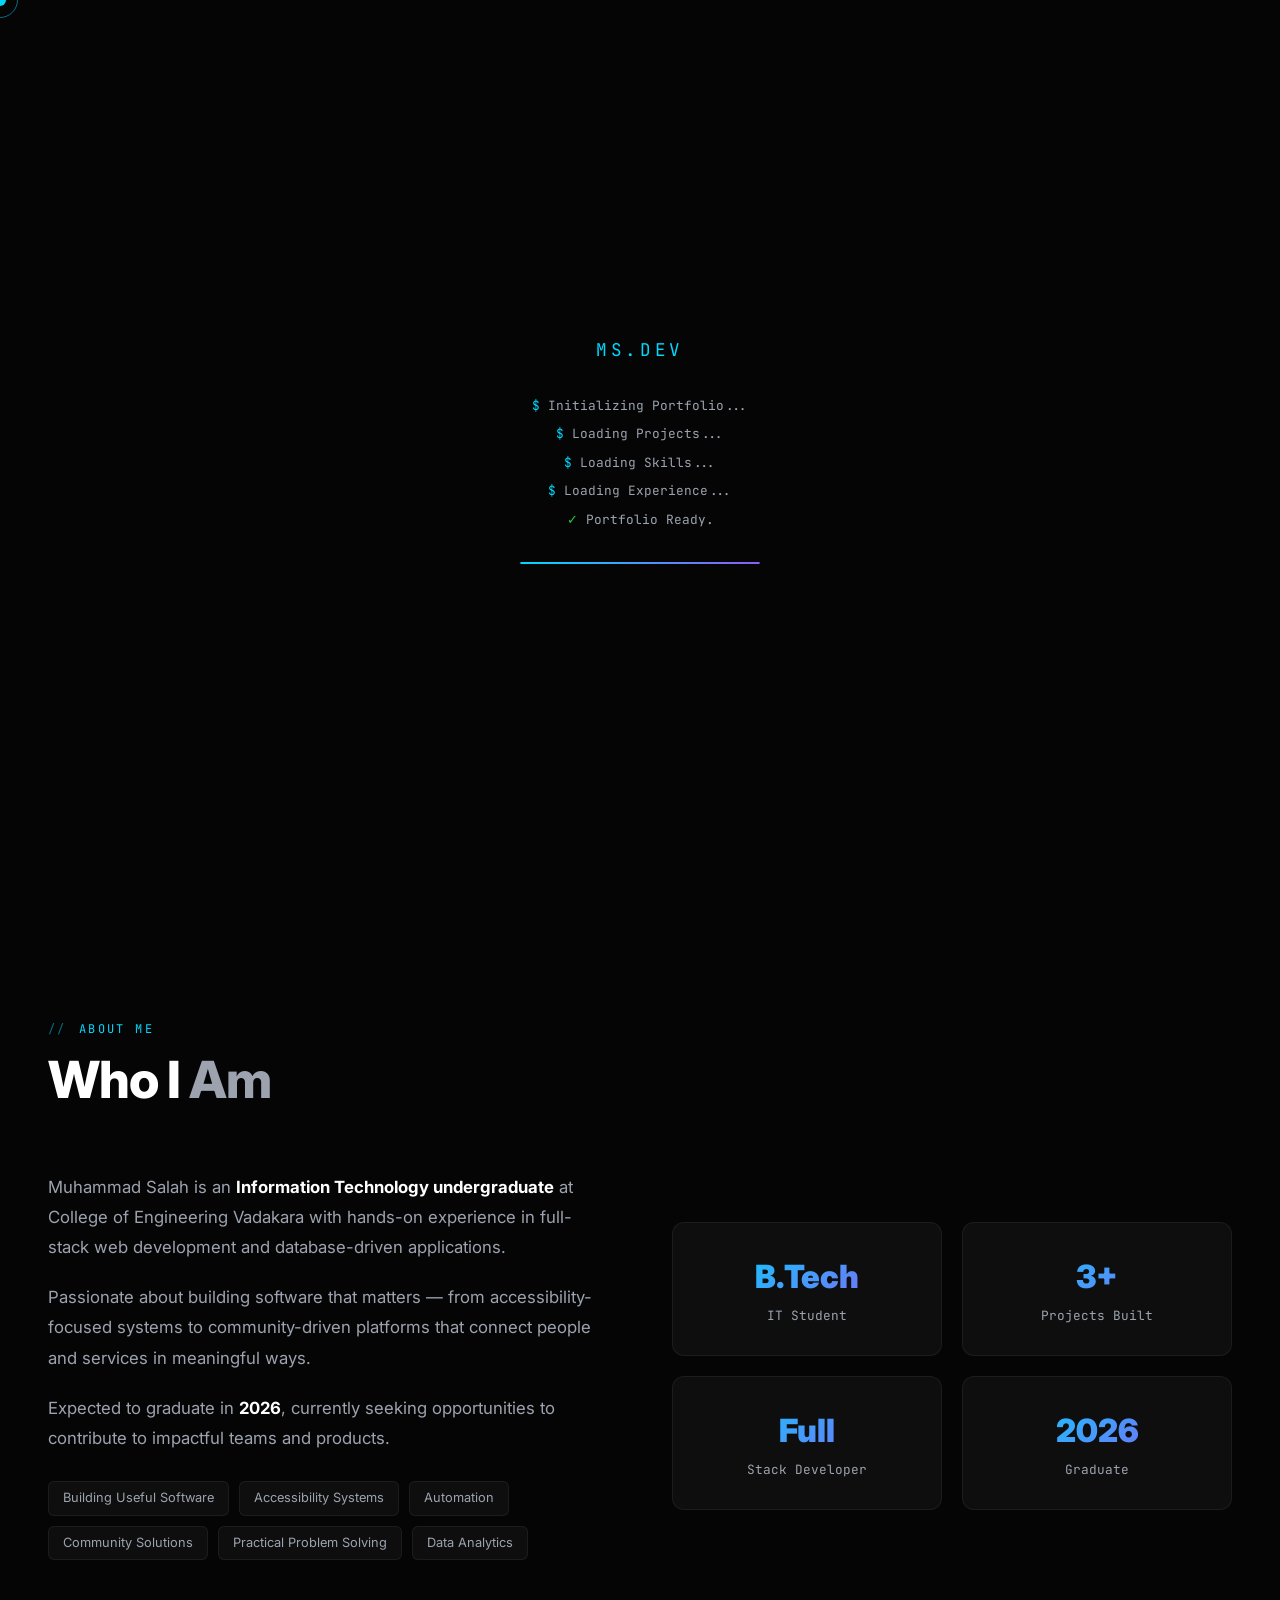
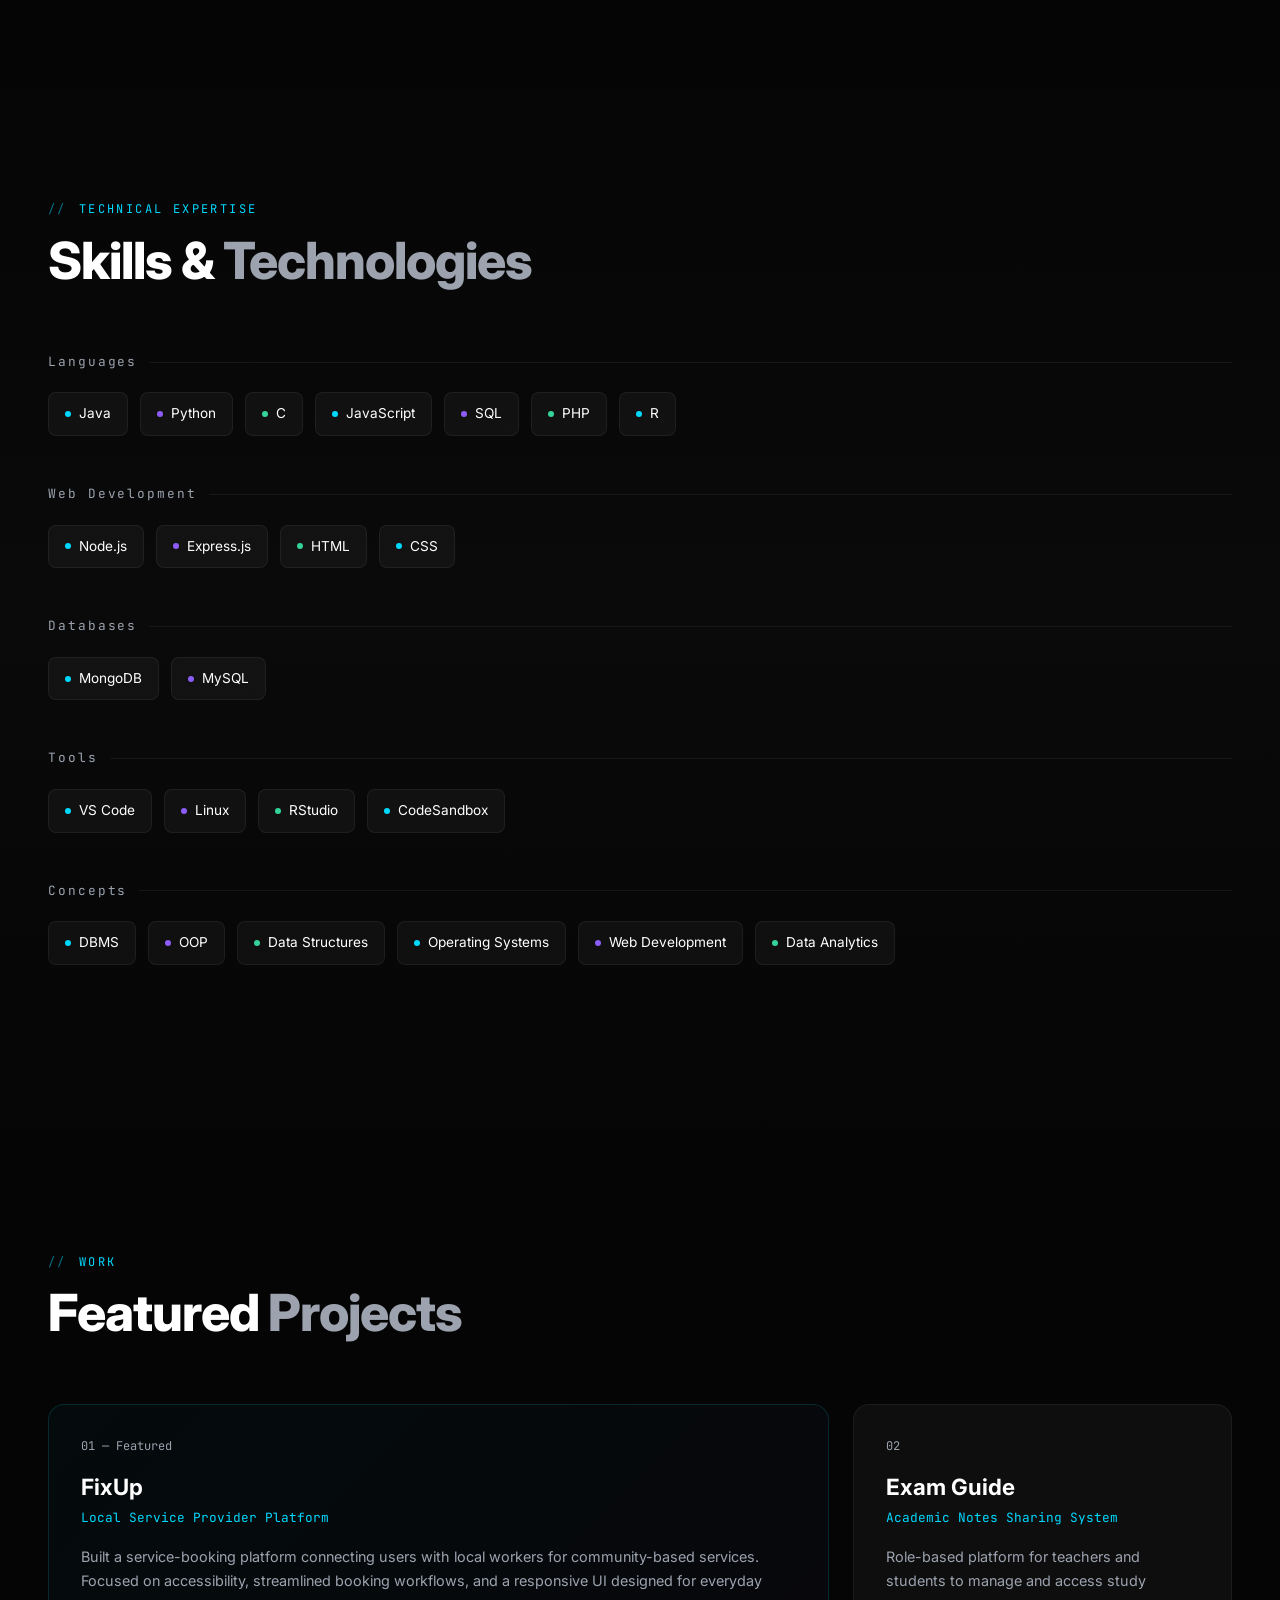
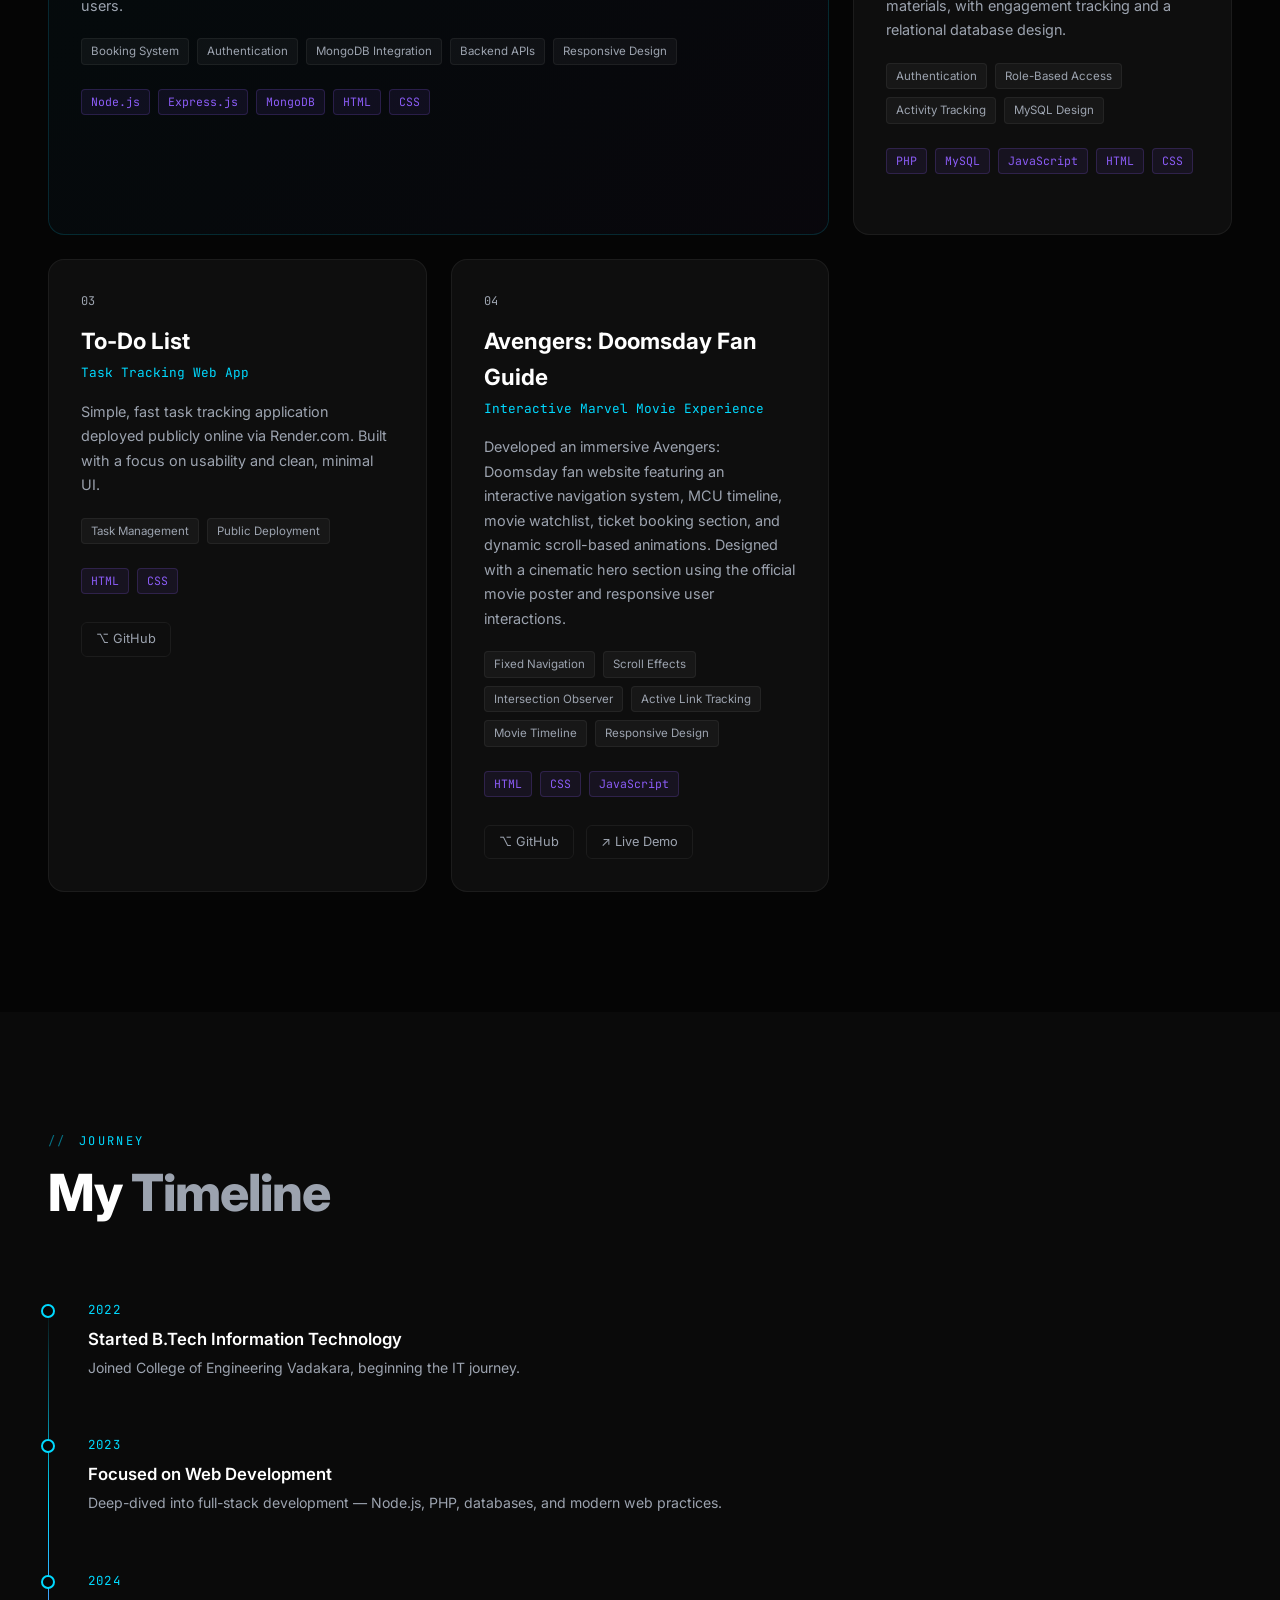
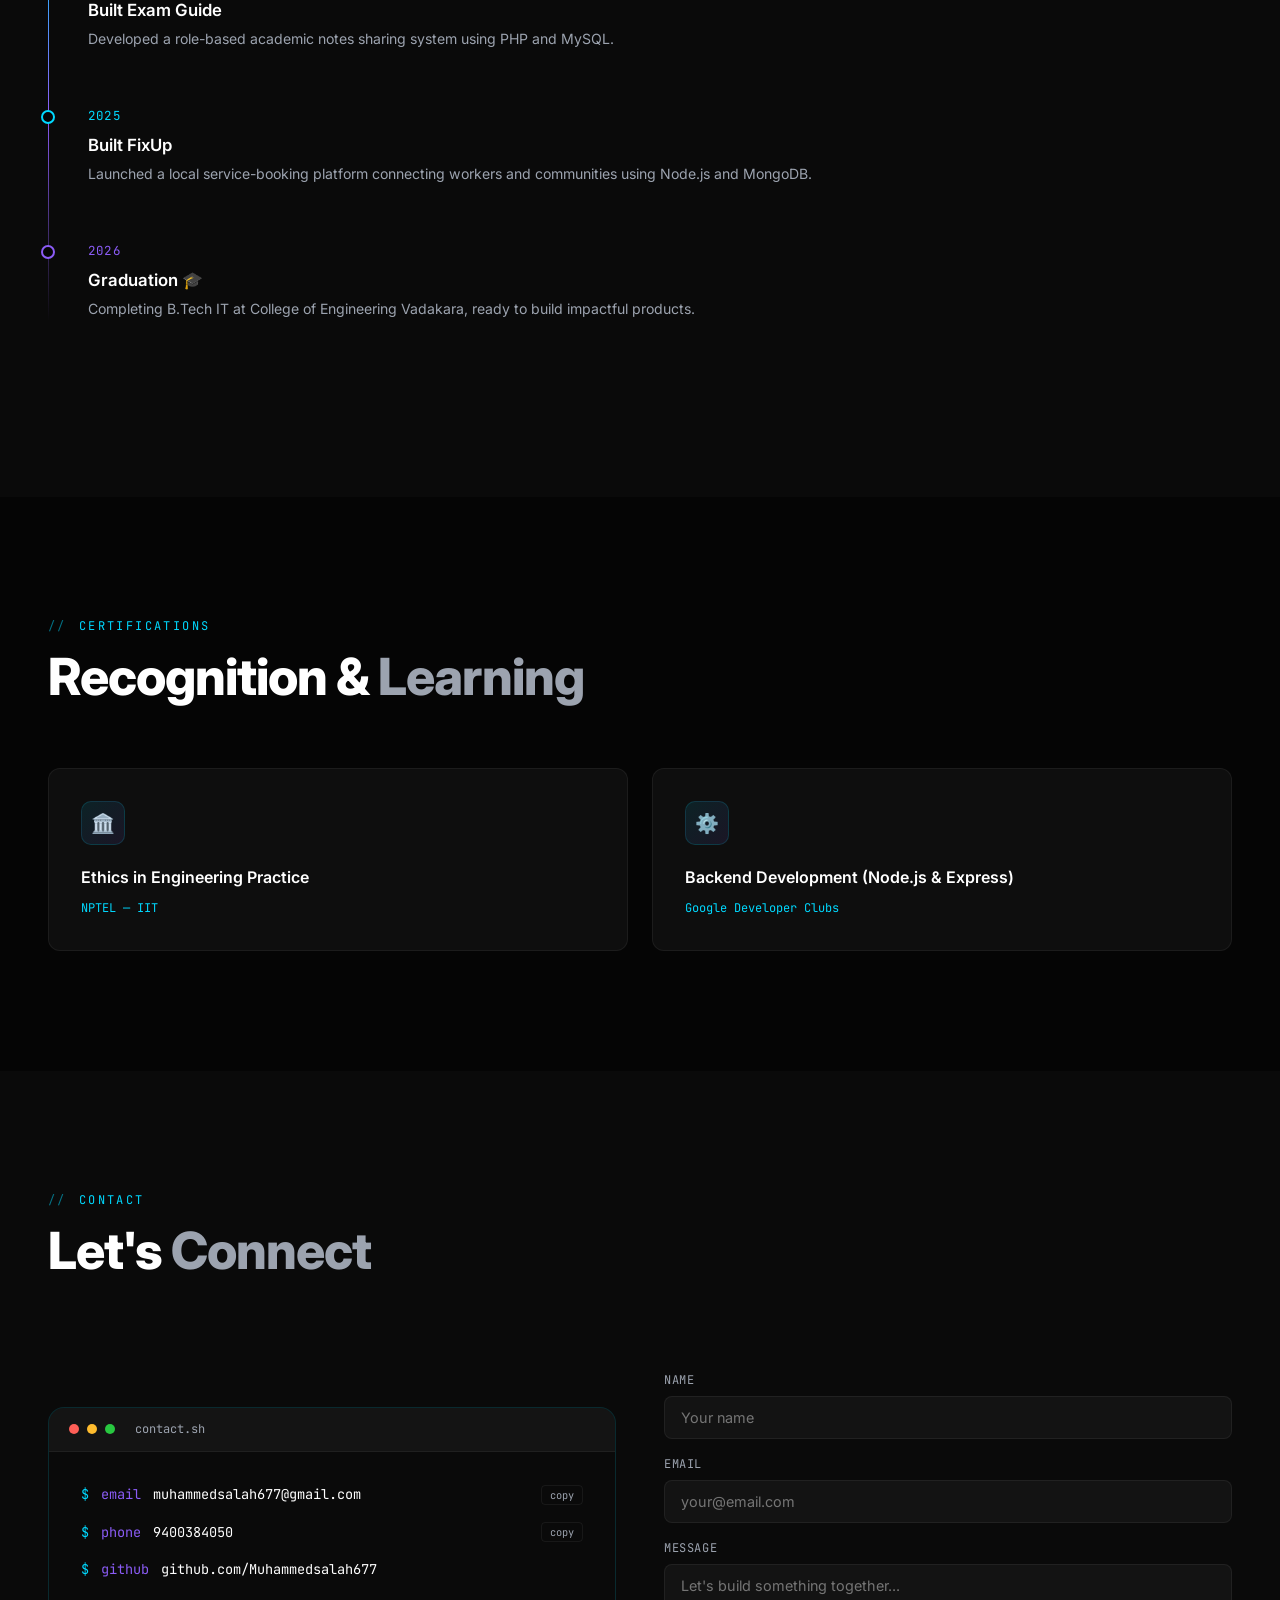
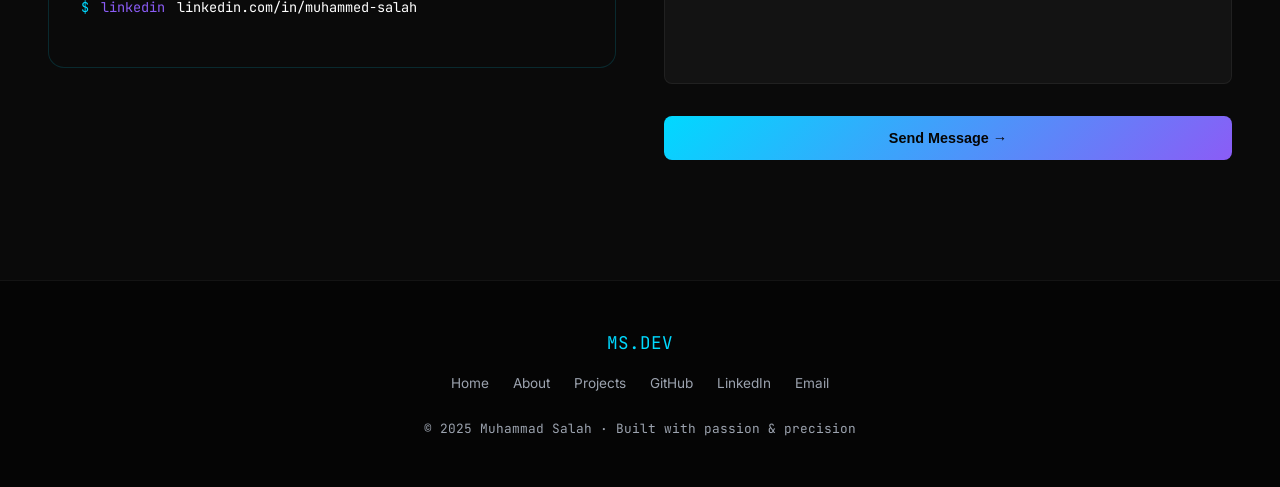
==== commit 227a2352: "Update index.html" ====
--- a/portfolio/index.html
+++ b/portfolio/index.html
@@ -198,6 +198,11 @@
 .form-field textarea{min-height:120px}
 .btn-send{background:linear-gradient(135deg,var(--cyan),var(--purple));color:var(--bg);border:none;border-radius:8px;padding:14px 28px;font-weight:700;font-size:.9rem;cursor:pointer;transition:all .3s}
 .btn-send:hover{transform:translateY(-2px);box-shadow:0 8px 32px rgba(0,217,255,0.3)}
+#formStatus{
+  margin-top:12px;
+  font-size:.9rem;
+  font-family:var(--font-mono);
+}
 @media(max-width:768px){.contact-grid{grid-template-columns:1fr}}
 
 /* ── FOOTER ── */
@@ -247,6 +252,7 @@
 
 @media(max-width:640px){section{padding:80px 24px}nav{padding:16px 24px}.hero-buttons{flex-direction:column;align-items:center}.hero-buttons .btn{width:100%;max-width:280px;justify-content:center}}
 </style>
+<script src="https://web3forms.com/client/script.js" async defer></script>
 </head>
 <body>
 
@@ -296,7 +302,9 @@
       <a href="#projects" class="btn btn-primary"><span>↓</span><span>View Projects</span></a>
       <a href="https://github.com/Muhammedsalah677" class="btn btn-outline" target="_blank"><span>⌥</span><span>GitHub</span></a>
       <a href="https://www.linkedin.com/in/muhammed-salah-bb8651266/" class="btn btn-outline" target="_blank"><span>in</span><span>LinkedIn</span></a>
+      <a href="#contact" class="btn btn-primary"><span>↓</span><span>get in touch</span></a>
     </div>
+    
   </div>
   </div>
 </section>
@@ -398,7 +406,7 @@
           <span class="stack-tag">MongoDB</span>
           <span class="stack-tag">HTML</span>
           <span class="stack-tag">CSS</span>
-        </div>>
+        </div>
       </div>
 
       <!-- Exam Guide -->
@@ -439,8 +447,57 @@
         <div class="project-links">
           <a href="https://github.com/Muhammedsalah677" target="_blank" class="project-link">⌥ GitHub</a>
         </div>
-      </div>
-
+</a>
+      </div>
+      <!-- Avengers: Doomsday Fan Guide -->
+<div class="project-card glow-border reveal">
+  <div class="project-number">04</div>
+
+  <div class="project-title">
+    Avengers: Doomsday Fan Guide
+  </div>
+
+  <div class="project-subtitle">
+    Interactive Marvel Movie Experience
+  </div>
+
+  <div class="project-desc">
+    Developed an immersive Avengers: Doomsday fan website featuring an
+    interactive navigation system, MCU timeline, movie watchlist,
+    ticket booking section, and dynamic scroll-based animations.
+    Designed with a cinematic hero section using the official movie
+    poster and responsive user interactions.
+  </div>
+
+  <div class="project-features">
+    <span class="feature-tag">Fixed Navigation</span>
+    <span class="feature-tag">Scroll Effects</span>
+    <span class="feature-tag">Intersection Observer</span>
+    <span class="feature-tag">Active Link Tracking</span>
+    <span class="feature-tag">Movie Timeline</span>
+    <span class="feature-tag">Responsive Design</span>
+  </div>
+
+  <div class="project-stack">
+    <span class="stack-tag">HTML</span>
+    <span class="stack-tag">CSS</span>
+    <span class="stack-tag">JavaScript</span>
+  </div>
+
+  <div class="project-links">
+    <a href="https://github.com/Muhammedsalah677"
+       target="_blank"
+       class="project-link">
+       ⌥ GitHub
+    </a>
+
+    <a href="https://avengers-doomsday-s4hd.onrender.com"
+       target="_blank"
+       class="project-link">
+       ↗ Live Demo
+    </a>
+  </div>
+</div>
     </div>
   </div>
 </section>
@@ -540,25 +597,59 @@
               <span class="t-key">linkedin</span>
               <a href="https://www.linkedin.com/in/muhammed-salah-bb8651266/" target="_blank" class="t-val">linkedin.com/in/muhammed-salah</a>
             </div>
-            <div class="terminal-cursor"></div>
+           
           </div>
         </div>
       </div>
       <div class="contact-form reveal-right">
-        <div class="form-field">
-          <label>NAME</label>
-          <input type="text" placeholder="Your name">
-        </div>
-        <div class="form-field">
-          <label>EMAIL</label>
-          <input type="email" placeholder="your@email.com">
-        </div>
-        <div class="form-field">
-          <label>MESSAGE</label>
-          <textarea placeholder="Let's build something together..."></textarea>
-        </div>
-        <button class="btn-send" onclick="handleFormSend(this)">Send Message →</button>
-      </div>
+        <p id="formStatus"></p>
+       <form
+  action="https://api.web3forms.com/submit"
+  method="POST"
+    id="contactForm"
+  class="contact-form"
+>
+
+  <input
+    type="hidden"
+    name="access_key"
+    value="your acces key"
+  >
+
+  <div class="form-field">
+    <label>NAME</label>
+    <input
+      type="text"
+      name="name"
+      required
+      placeholder="Your name"
+    >
+  </div>
+
+  <div class="form-field">
+    <label>EMAIL</label>
+    <input
+      type="email"
+      name="email"
+      required
+      placeholder="your@email.com"
+    >
+  </div>
+
+  <div class="form-field">
+    <label>MESSAGE</label>
+    <textarea
+      name="message"
+      required
+      placeholder="Let's build something together..."
+    ></textarea>
+  </div>
+<div class="h-captcha" data-captcha="true"></div>
+  <button type="submit" class="btn-send">
+    Send Message →
+  </button>
+
+</form>
     </div>
   </div>
 </section>
@@ -762,19 +853,57 @@
 }
 
 // ── FORM ──
-function handleFormSend(btn){
-  btn.textContent='Sending...';
-  btn.style.opacity='.7';
-  setTimeout(()=>{
-    btn.textContent='Message Sent! ✓';
-    btn.style.background='linear-gradient(135deg,#28c840,#34d399)';
-    btn.style.opacity='1';
-    setTimeout(()=>{
-      btn.textContent='Send Message →';
-      btn.style.background='';
-    },3000);
-  },1200);
-}
+const form = document.getElementById("contactForm");
+const status = document.getElementById("formStatus");
+form.addEventListener("submit", async (e) => {
+  e.preventDefault();
+
+  const submitBtn = form.querySelector(".btn-send");
+
+  submitBtn.disabled = true;
+  submitBtn.textContent = "Sending...";
+
+  const formData = new FormData(form);
+
+  try {
+    const response = await fetch(
+      "https://api.web3forms.com/submit",
+      {
+        method: "POST",
+        body: formData
+      }
+    );
+
+    const result = await response.json();
+
+    if (result.success) {
+
+      status.textContent =
+        "Message sent successfully ✓";
+
+      status.style.color = "#28c840";
+
+      form.reset();
+
+    } else {
+
+      status.textContent =
+        "Failed to send message";
+
+      status.style.color = "#ff5f57";
+    }
+
+  } catch (error) {
+
+    status.textContent =
+      "Something went wrong";
+
+    status.style.color = "#ff5f57";
+  }
+
+  submitBtn.disabled = false;
+  submitBtn.textContent = "Send Message →";
+});
 
 // ── COMMAND PALETTE ──
 const cmdOverlay=document.getElementById('cmd-overlay');
@@ -834,6 +963,10 @@
     if(rect.top<window.innerHeight) el.classList.add('visible');
   });
 },100);
+document.querySelectorAll('.project-link').forEach(link=>{
+  link.style.zIndex='99999';
+  link.style.position='relative';
+});
 </script>
 </body>
 </html>
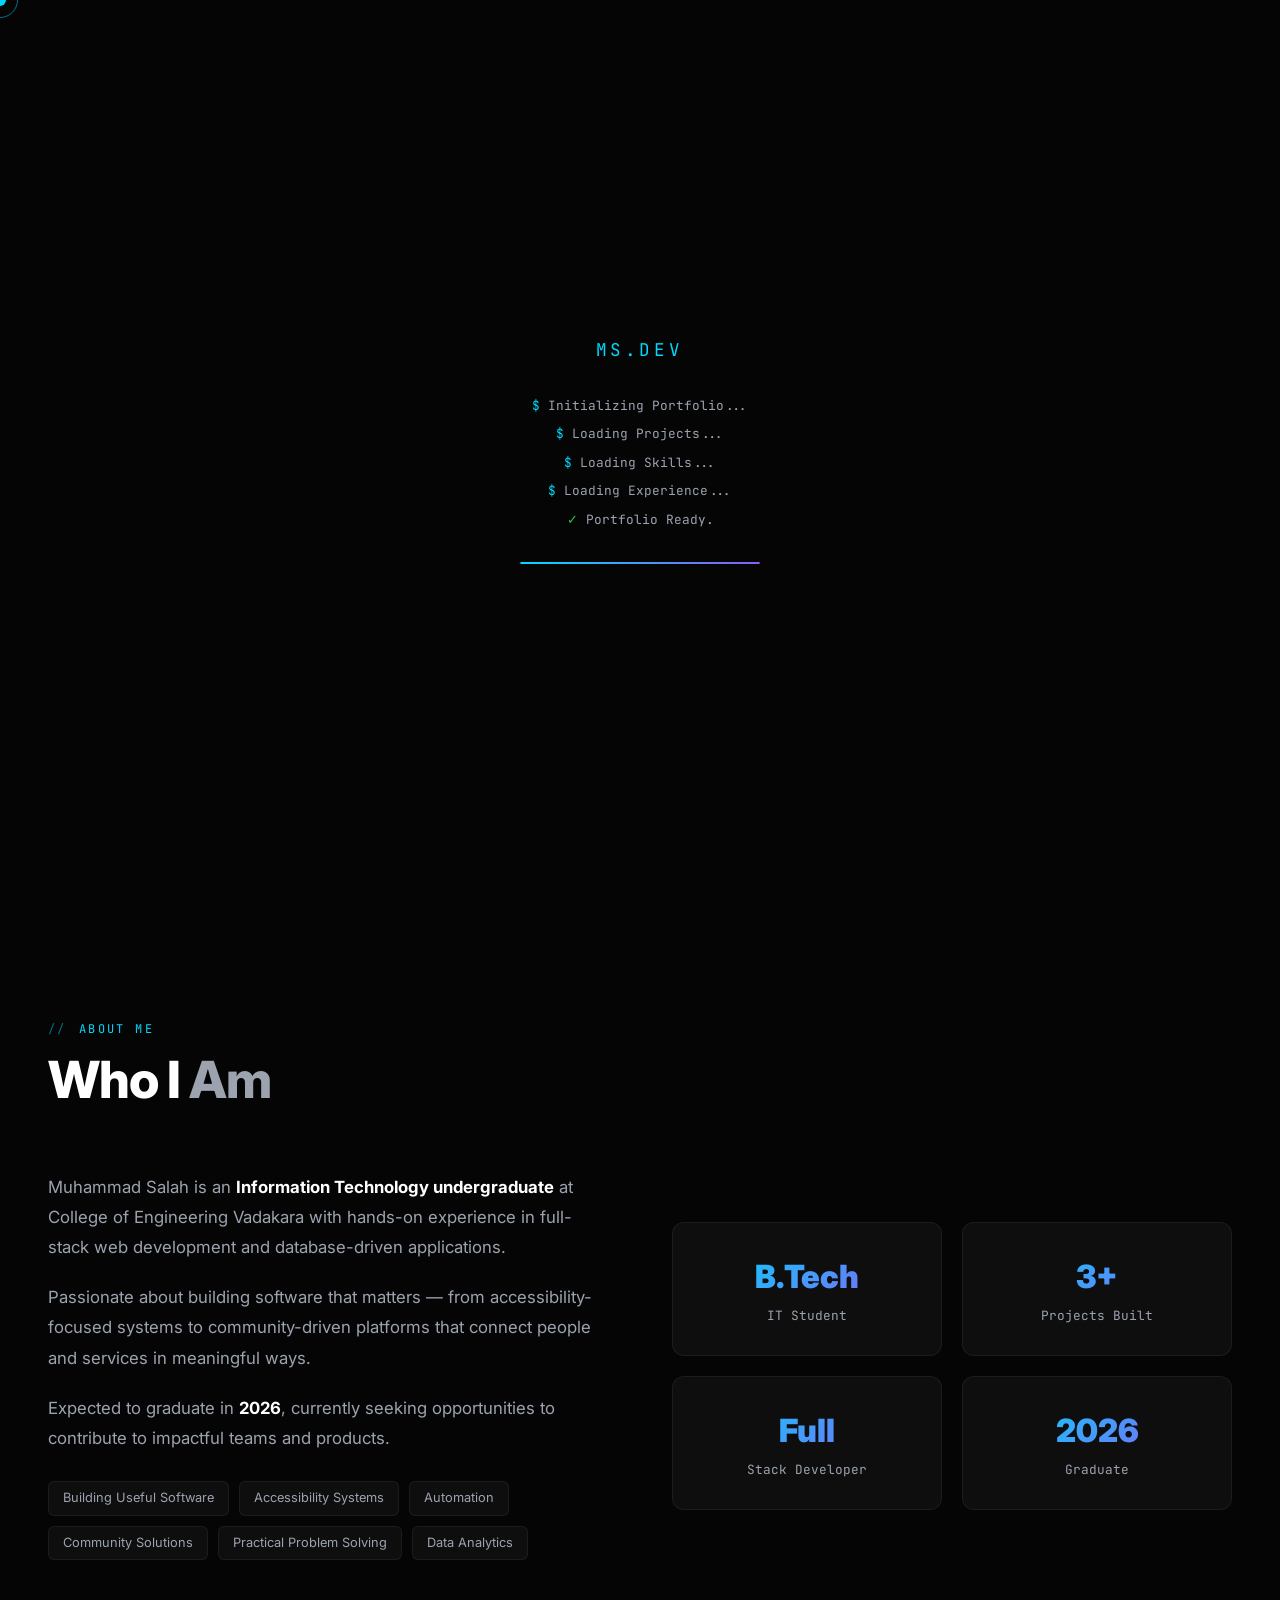
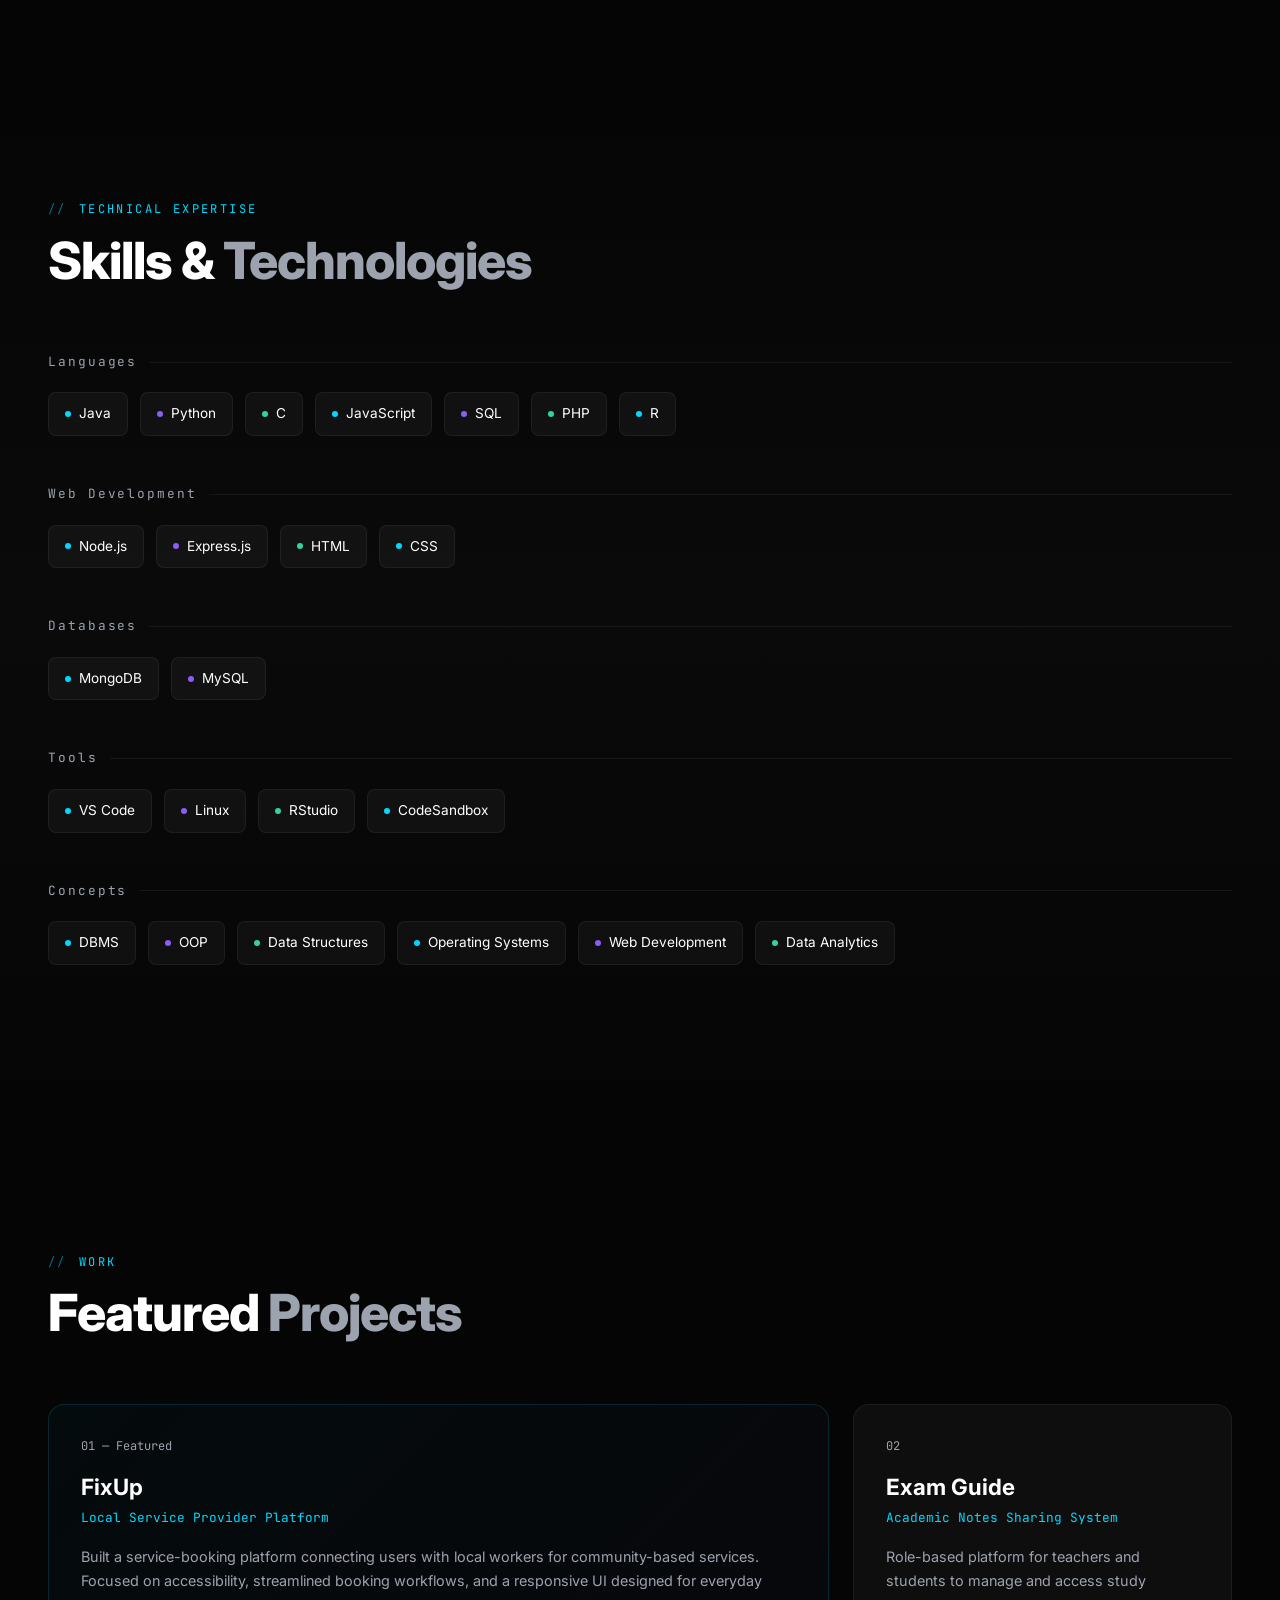
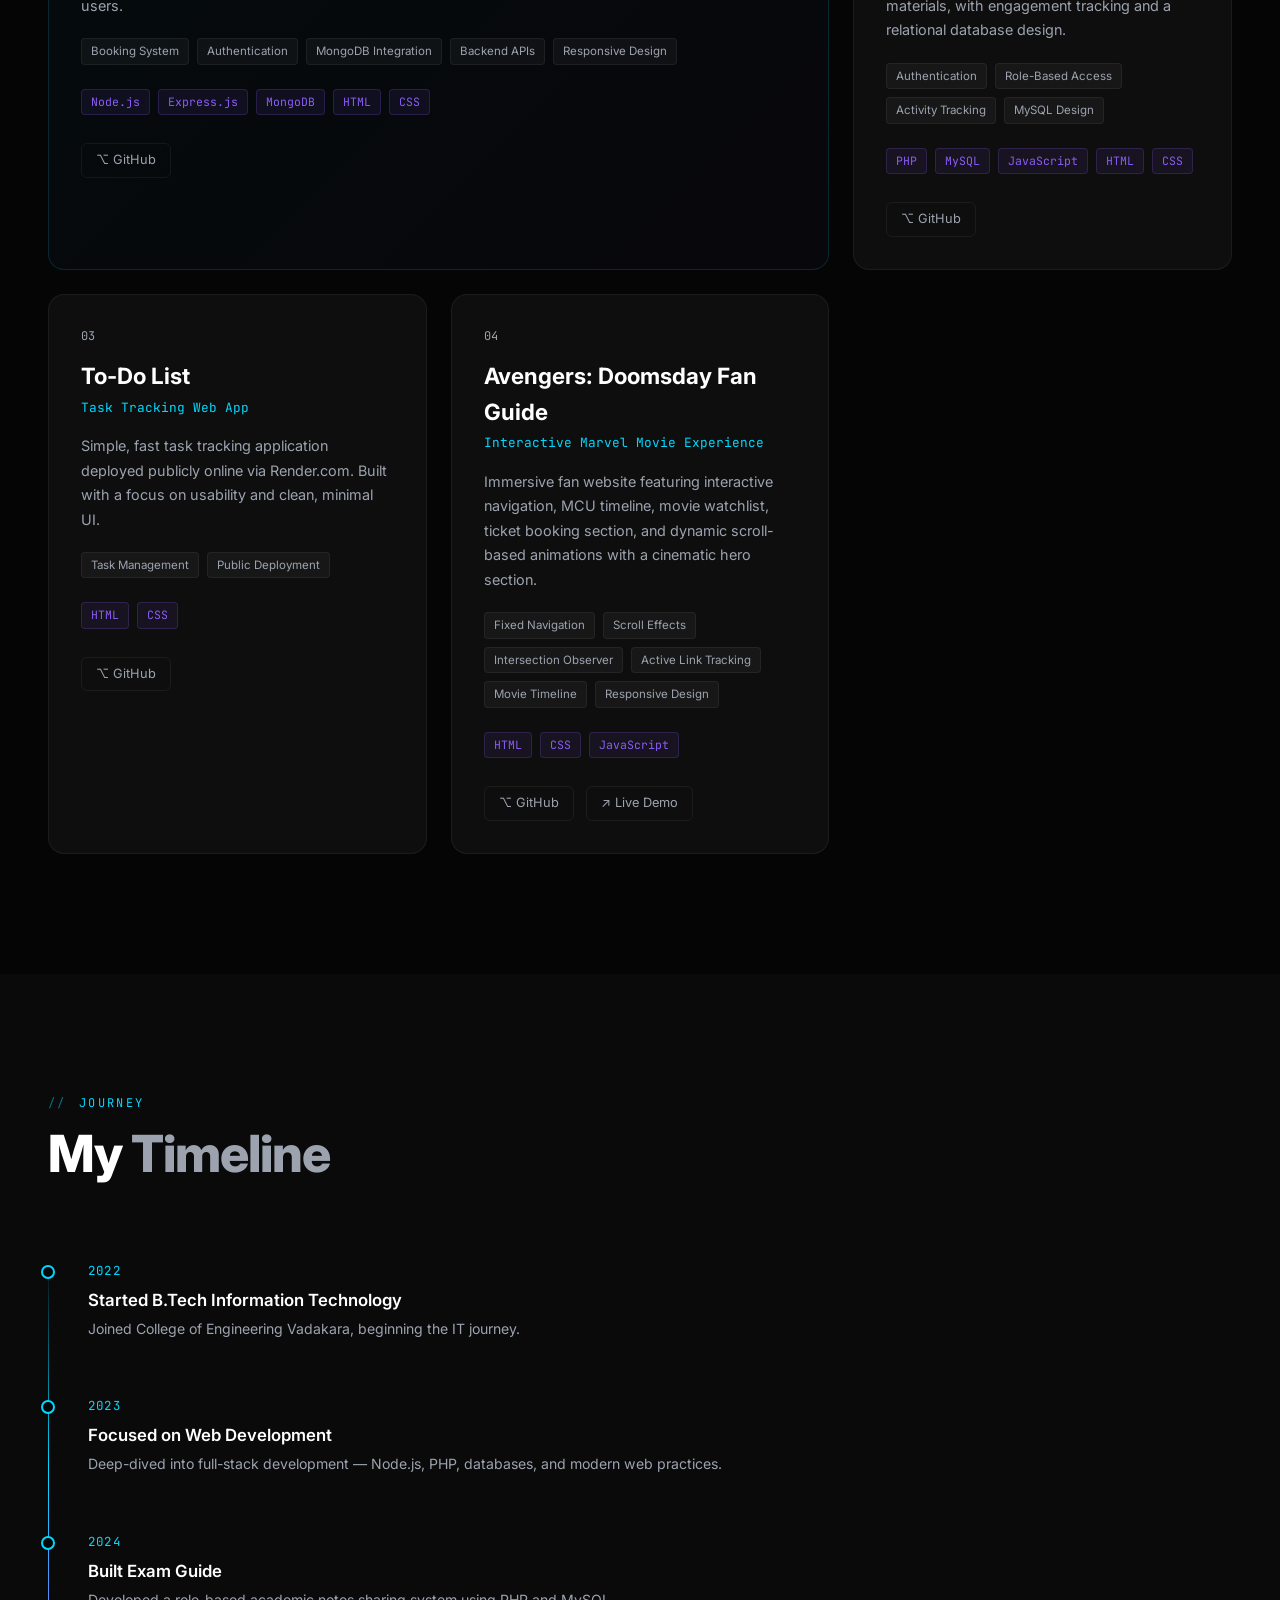
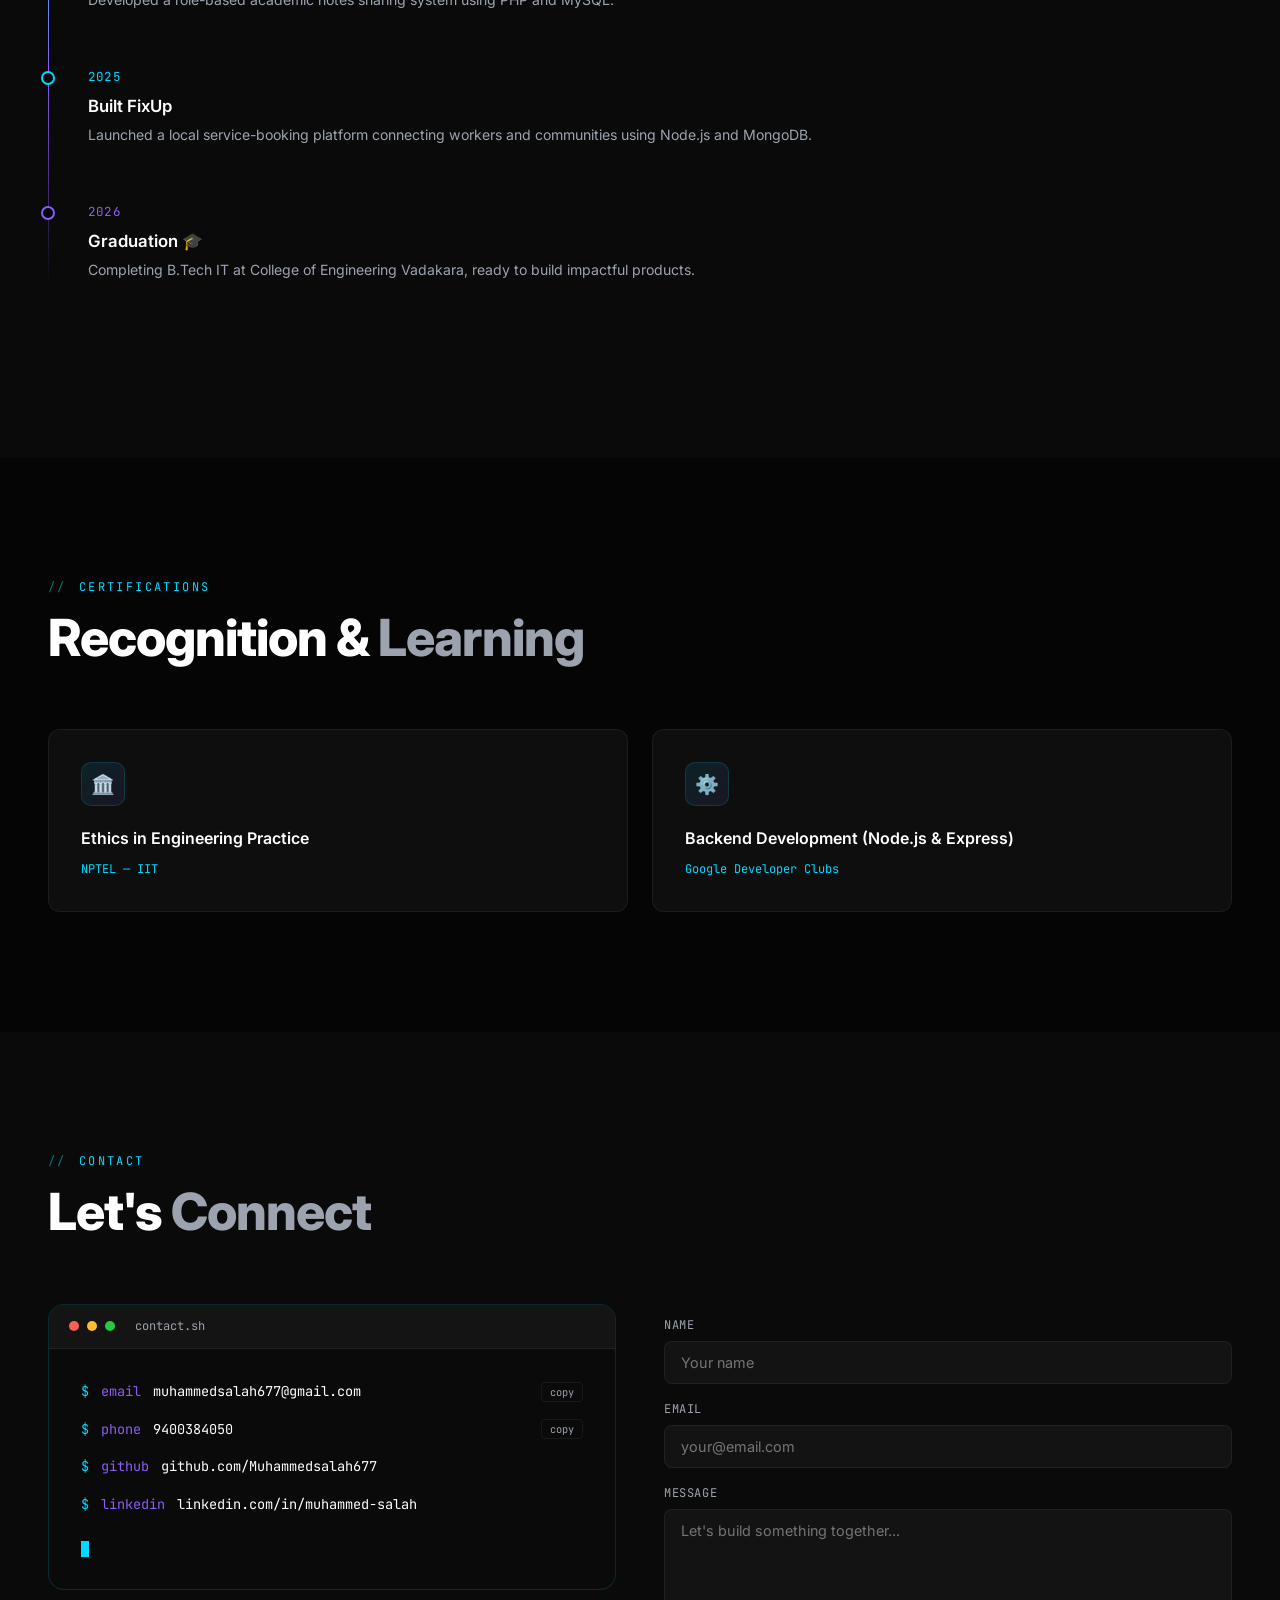
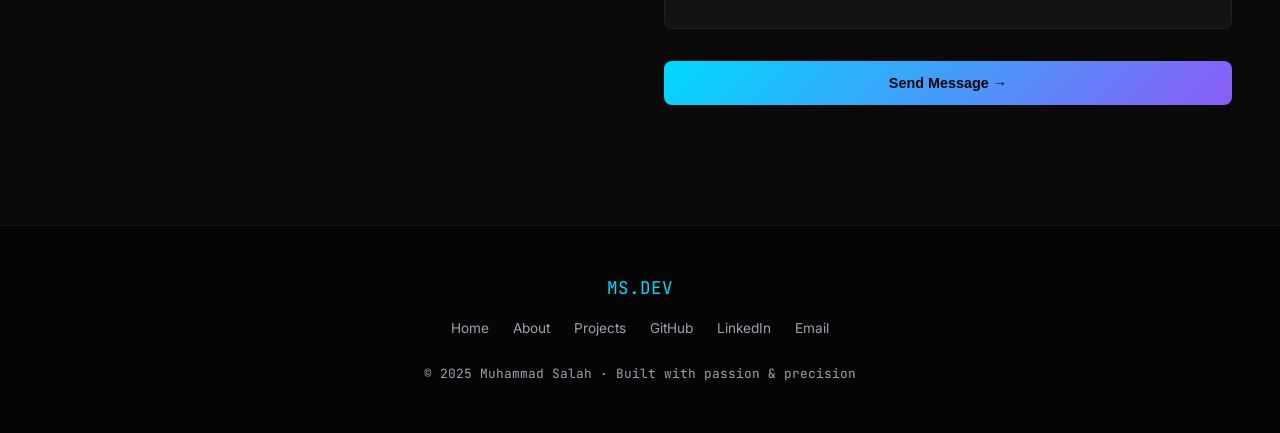
==== commit 60a49df0: "Update index.html" ====
--- a/portfolio/index.html
+++ b/portfolio/index.html
@@ -131,11 +131,14 @@
 /* ── PROJECTS ── */
 #projects .projects-grid{display:grid;grid-template-columns:1fr 1fr 1fr;gap:24px;margin-top:64px}
 .project-card{background:var(--glass);border:1px solid var(--border);border-radius:16px;padding:32px;transition:all .4s;position:relative;overflow:hidden;cursor:default}
-.project-card::after{content:'';position:absolute;inset:0;border-radius:16px;opacity:0;transition:opacity .4s;background:radial-gradient(600px at var(--mx,50%) var(--my,50%),rgba(0,217,255,0.04),transparent 60%)}
+
+/* FIX: ::after overlay must never intercept pointer events */
+.project-card::after{content:'';position:absolute;inset:0;border-radius:16px;opacity:0;transition:opacity .4s;background:radial-gradient(600px at var(--mx,50%) var(--my,50%),rgba(0,217,255,0.04),transparent 60%);pointer-events:none}
+
 .project-card:hover::after{opacity:1}
 .project-card:hover{border-color:rgba(0,217,255,0.2);transform:translateY(-6px) rotateX(2deg);box-shadow:0 20px 60px rgba(0,0,0,0.5),var(--glow-cyan)}
 .project-card.featured{grid-column:span 2;border-color:rgba(0,217,255,0.15);background:linear-gradient(135deg,rgba(0,217,255,0.03),rgba(139,92,246,0.03))}
-.project-card.featured::before{content:'FEATURED';position:absolute;top:20px;right:20px;font-family:var(--font-mono);font-size:.65rem;color:var(--cyan);letter-spacing:.15em;border:1px solid rgba(0,217,255,0.3);padding:4px 10px;border-radius:100px;background:rgba(0,217,255,0.06)}
+.project-card.featured::before{content:'FEATURED';position:absolute;top:20px;right:20px;font-family:var(--font-mono);font-size:.65rem;color:var(--cyan);letter-spacing:.15em;border:1px solid rgba(0,217,255,0.3);padding:4px 10px;border-radius:100px;background:rgba(0,217,255,0.06);pointer-events:none}
 .project-number{font-family:var(--font-mono);font-size:.75rem;color:var(--muted);margin-bottom:12px}
 .project-title{font-size:1.4rem;font-weight:700;margin-bottom:4px}
 .project-subtitle{font-size:.8rem;color:var(--cyan);font-family:var(--font-mono);margin-bottom:16px}
@@ -144,8 +147,8 @@
 .feature-tag{font-size:.72rem;color:var(--muted);background:rgba(255,255,255,0.04);border:1px solid var(--border);border-radius:4px;padding:3px 9px}
 .project-stack{display:flex;flex-wrap:wrap;gap:8px;margin-bottom:28px}
 .stack-tag{font-family:var(--font-mono);font-size:.72rem;color:var(--purple);background:rgba(139,92,246,0.08);border:1px solid rgba(139,92,246,0.2);border-radius:4px;padding:3px 9px}
-.project-links{display:flex;gap:12px}
-.project-link{display:inline-flex;align-items:center;gap:6px;font-size:.8rem;color:var(--muted);text-decoration:none;transition:color .3s;padding:6px 14px;border:1px solid var(--border);border-radius:6px}
+.project-links{display:flex;gap:12px;position:relative;z-index:1}
+.project-link{display:inline-flex;align-items:center;gap:6px;font-size:.8rem;color:var(--muted);text-decoration:none;transition:color .3s;padding:6px 14px;border:1px solid var(--border);border-radius:6px;position:relative;z-index:1}
 .project-link:hover{color:var(--cyan);border-color:rgba(0,217,255,0.3)}
 @media(max-width:1024px){#projects .projects-grid{grid-template-columns:1fr 1fr}.project-card.featured{grid-column:span 2}}
 @media(max-width:640px){#projects .projects-grid{grid-template-columns:1fr}.project-card.featured{grid-column:span 1}}
@@ -172,7 +175,7 @@
 .cert-issuer{font-family:var(--font-mono);font-size:.75rem;color:var(--cyan)}
 
 /* ── CONTACT / TERMINAL ── */
-#contact .terminal{background:var(--bg2);border:1px solid rgba(0,217,255,0.15);border-radius:16px;overflow:hidden;margin-top:64px;max-width:700px}
+#contact .terminal{background:var(--bg2);border:1px solid rgba(0,217,255,0.15);border-radius:16px;overflow:hidden;margin-top:0;max-width:700px}
 .terminal-bar{background:rgba(255,255,255,0.04);padding:12px 20px;display:flex;align-items:center;gap:8px;border-bottom:1px solid rgba(255,255,255,0.05)}
 .t-dot{width:10px;height:10px;border-radius:50%}
 .t-dot:nth-child(1){background:#ff5f57}
@@ -198,11 +201,7 @@
 .form-field textarea{min-height:120px}
 .btn-send{background:linear-gradient(135deg,var(--cyan),var(--purple));color:var(--bg);border:none;border-radius:8px;padding:14px 28px;font-weight:700;font-size:.9rem;cursor:pointer;transition:all .3s}
 .btn-send:hover{transform:translateY(-2px);box-shadow:0 8px 32px rgba(0,217,255,0.3)}
-#formStatus{
-  margin-top:12px;
-  font-size:.9rem;
-  font-family:var(--font-mono);
-}
+#formStatus{margin-top:12px;font-size:.9rem;font-family:var(--font-mono)}
 @media(max-width:768px){.contact-grid{grid-template-columns:1fr}}
 
 /* ── FOOTER ── */
@@ -241,7 +240,7 @@
 
 /* ── GLOW BORDERS ── */
 .glow-border{position:relative}
-.glow-border::before{content:'';position:absolute;inset:-1px;border-radius:inherit;padding:1px;background:linear-gradient(135deg,rgba(0,217,255,0.3),rgba(139,92,246,0.3));-webkit-mask:linear-gradient(#fff 0 0) content-box,linear-gradient(#fff 0 0);-webkit-mask-composite:xor;mask-composite:exclude;opacity:0;transition:opacity .4s}
+.glow-border::before{content:'';position:absolute;inset:-1px;border-radius:inherit;padding:1px;background:linear-gradient(135deg,rgba(0,217,255,0.3),rgba(139,92,246,0.3));-webkit-mask:linear-gradient(#fff 0 0) content-box,linear-gradient(#fff 0 0);-webkit-mask-composite:xor;mask-composite:exclude;opacity:0;transition:opacity .4s;pointer-events:none}
 .glow-border:hover::before{opacity:1}
 
 /* ── MISC ── */
@@ -283,7 +282,9 @@
     <li><a href="#projects">Projects</a></li>
     <li><a href="#timeline">Timeline</a></li>
     <li><a href="#contact">Contact</a></li>
-  </uL>
+  </ul>
+  <a href="#contact" class="nav-cta">Get in touch</a>
+  <button class="menu-btn" onclick="toggleMobileMenu()">☰</button>
 </nav>
 
 <!-- HERO -->
@@ -300,12 +301,10 @@
     <p class="hero-sub">Building practical web applications that solve real-world problems.</p>
     <div class="hero-buttons">
       <a href="#projects" class="btn btn-primary"><span>↓</span><span>View Projects</span></a>
+      <a href="#contact" class="btn btn-primary"><span>✉</span><span>Get in Touch</span></a>
       <a href="https://github.com/Muhammedsalah677" class="btn btn-outline" target="_blank"><span>⌥</span><span>GitHub</span></a>
       <a href="https://www.linkedin.com/in/muhammed-salah-bb8651266/" class="btn btn-outline" target="_blank"><span>in</span><span>LinkedIn</span></a>
-      <a href="#contact" class="btn btn-primary"><span>↓</span><span>get in touch</span></a>
     </div>
-    
-  </div>
   </div>
 </section>
 
@@ -407,6 +406,9 @@
           <span class="stack-tag">HTML</span>
           <span class="stack-tag">CSS</span>
         </div>
+        <div class="project-links">
+          <a href="https://github.com/Muhammedsalah677" target="_blank" class="project-link">⌥ GitHub</a>
+        </div>
       </div>
 
       <!-- Exam Guide -->
@@ -428,6 +430,9 @@
           <span class="stack-tag">HTML</span>
           <span class="stack-tag">CSS</span>
         </div>
+        <div class="project-links">
+          <a href="https://github.com/Muhammedsalah677" target="_blank" class="project-link">⌥ GitHub</a>
+        </div>
       </div>
 
       <!-- To-Do List -->
@@ -447,57 +452,33 @@
         <div class="project-links">
           <a href="https://github.com/Muhammedsalah677" target="_blank" class="project-link">⌥ GitHub</a>
         </div>
-</a>
-      </div>
+      </div>
+
       <!-- Avengers: Doomsday Fan Guide -->
-<div class="project-card glow-border reveal">
-  <div class="project-number">04</div>
-
-  <div class="project-title">
-    Avengers: Doomsday Fan Guide
-  </div>
-
-  <div class="project-subtitle">
-    Interactive Marvel Movie Experience
-  </div>
-
-  <div class="project-desc">
-    Developed an immersive Avengers: Doomsday fan website featuring an
-    interactive navigation system, MCU timeline, movie watchlist,
-    ticket booking section, and dynamic scroll-based animations.
-    Designed with a cinematic hero section using the official movie
-    poster and responsive user interactions.
-  </div>
-
-  <div class="project-features">
-    <span class="feature-tag">Fixed Navigation</span>
-    <span class="feature-tag">Scroll Effects</span>
-    <span class="feature-tag">Intersection Observer</span>
-    <span class="feature-tag">Active Link Tracking</span>
-    <span class="feature-tag">Movie Timeline</span>
-    <span class="feature-tag">Responsive Design</span>
-  </div>
-
-  <div class="project-stack">
-    <span class="stack-tag">HTML</span>
-    <span class="stack-tag">CSS</span>
-    <span class="stack-tag">JavaScript</span>
-  </div>
-
-  <div class="project-links">
-    <a href="https://github.com/Muhammedsalah677"
-       target="_blank"
-       class="project-link">
-       ⌥ GitHub
-    </a>
-
-    <a href="https://avengers-doomsday-s4hd.onrender.com"
-       target="_blank"
-       class="project-link">
-       ↗ Live Demo
-    </a>
-  </div>
-</div>
+      <div class="project-card glow-border reveal">
+        <div class="project-number">04</div>
+        <div class="project-title">Avengers: Doomsday Fan Guide</div>
+        <div class="project-subtitle">Interactive Marvel Movie Experience</div>
+        <div class="project-desc">Immersive fan website featuring interactive navigation, MCU timeline, movie watchlist, ticket booking section, and dynamic scroll-based animations with a cinematic hero section.</div>
+        <div class="project-features">
+          <span class="feature-tag">Fixed Navigation</span>
+          <span class="feature-tag">Scroll Effects</span>
+          <span class="feature-tag">Intersection Observer</span>
+          <span class="feature-tag">Active Link Tracking</span>
+          <span class="feature-tag">Movie Timeline</span>
+          <span class="feature-tag">Responsive Design</span>
+        </div>
+        <div class="project-stack">
+          <span class="stack-tag">HTML</span>
+          <span class="stack-tag">CSS</span>
+          <span class="stack-tag">JavaScript</span>
+        </div>
+        <div class="project-links">
+          <a href="https://github.com/Muhammedsalah677" target="_blank" class="project-link">⌥ GitHub</a>
+          <a href="https://avengers-doomsday-s4hd.onrender.com" target="_blank" class="project-link">↗ Live Demo</a>
+        </div>
+      </div>
+
     </div>
   </div>
 </section>
@@ -568,8 +549,8 @@
     <div class="section-label">Contact</div>
     <h2 class="section-title reveal">Let's <span class="dim">Connect</span></h2>
     <div class="contact-grid">
-      <div>
-        <div class="terminal reveal">
+      <div class="reveal">
+        <div class="terminal">
           <div class="terminal-bar">
             <div class="t-dot"></div><div class="t-dot"></div><div class="t-dot"></div>
             <span class="terminal-title">contact.sh</span>
@@ -597,59 +578,30 @@
               <span class="t-key">linkedin</span>
               <a href="https://www.linkedin.com/in/muhammed-salah-bb8651266/" target="_blank" class="t-val">linkedin.com/in/muhammed-salah</a>
             </div>
-           
+            <div class="terminal-cursor"></div>
           </div>
         </div>
       </div>
-      <div class="contact-form reveal-right">
+      <div class="reveal-right">
         <p id="formStatus"></p>
-       <form
-  action="https://api.web3forms.com/submit"
-  method="POST"
-    id="contactForm"
-  class="contact-form"
->
-
-  <input
-    type="hidden"
-    name="access_key"
-    value="your acces key"
-  >
-
-  <div class="form-field">
-    <label>NAME</label>
-    <input
-      type="text"
-      name="name"
-      required
-      placeholder="Your name"
-    >
-  </div>
-
-  <div class="form-field">
-    <label>EMAIL</label>
-    <input
-      type="email"
-      name="email"
-      required
-      placeholder="your@email.com"
-    >
-  </div>
-
-  <div class="form-field">
-    <label>MESSAGE</label>
-    <textarea
-      name="message"
-      required
-      placeholder="Let's build something together..."
-    ></textarea>
-  </div>
-<div class="h-captcha" data-captcha="true"></div>
-  <button type="submit" class="btn-send">
-    Send Message →
-  </button>
-
-</form>
+        <form id="contactForm" action="https://api.web3forms.com/submit" method="POST" class="contact-form">
+          <input type="hidden" name="access_key" value="your access key">
+          <div class="form-field">
+            <label>NAME</label>
+            <input type="text" name="name" required placeholder="Your name">
+          </div>
+          <div class="form-field">
+            <label>EMAIL</label>
+            <input type="email" name="email" required placeholder="your@email.com">
+          </div>
+          <div class="form-field">
+            <label>MESSAGE</label>
+            <textarea name="message" required placeholder="Let's build something together..."></textarea>
+          </div>
+          <div class="h-captcha" data-captcha="true"></div>
+          <button type="submit" class="btn-send">Send Message →</button>
+        </form>
+      </div>
     </div>
   </div>
 </section>
@@ -695,7 +647,12 @@
   const loader = document.getElementById('loader');
   loader.style.transition='opacity .6s';
   loader.style.opacity='0';
-  setTimeout(()=>{ loader.style.display='none'; }, 600);
+  // FIX: use visibility:hidden instead of display:none so it truly
+  // leaves the stacking context and can never block clicks underneath
+  setTimeout(()=>{
+    loader.style.display='none';
+    loader.style.pointerEvents='none';
+  }, 600);
 }, 3200);
 
 // ── CURSOR ──
@@ -757,7 +714,6 @@
     ctx.fillStyle=`rgba(${p.color},${p.a})`;
     ctx.fill();
   });
-  // connect nearby
   for(let i=0;i<particles.length;i++){
     for(let j=i+1;j<particles.length;j++){
       const dx=particles[i].x-particles[j].x;
@@ -780,15 +736,15 @@
 // ── TYPING EFFECT ──
 const roles=['Full Stack Developer','IT Undergraduate','Backend Developer','Problem Solver'];
 let ri=0,ci=0,deleting=false;
-const el=document.getElementById('typingText');
+const typingEl=document.getElementById('typingText');
 function type(){
   const cur=roles[ri];
   if(!deleting){
-    el.innerHTML=`<span style="color:var(--cyan)">&gt; </span><span style="color:var(--white)">${cur.slice(0,ci)}</span><span class="cursor-blink"></span>`;
+    typingEl.innerHTML=`<span style="color:var(--cyan)">&gt; </span><span style="color:var(--white)">${cur.slice(0,ci)}</span><span class="cursor-blink"></span>`;
     ci++;
     if(ci>cur.length){ deleting=true; setTimeout(type,1800); return; }
   } else {
-    el.innerHTML=`<span style="color:var(--cyan)">&gt; </span><span style="color:var(--white)">${cur.slice(0,ci)}</span><span class="cursor-blink"></span>`;
+    typingEl.innerHTML=`<span style="color:var(--cyan)">&gt; </span><span style="color:var(--white)">${cur.slice(0,ci)}</span><span class="cursor-blink"></span>`;
     ci--;
     if(ci<0){ deleting=false; ri=(ri+1)%roles.length; ci=0; setTimeout(type,300); return; }
   }
@@ -806,12 +762,9 @@
   progress.style.width=(sp/dh*100)+'%';
   navbar.className=sp>60?'scrolled':'';
   btt.className=sp>400?'visible':'';
-  // reveal animations
   document.querySelectorAll('.reveal,.reveal-left,.reveal-right,.tl-item').forEach(el=>{
     const rect=el.getBoundingClientRect();
-    if(rect.top<window.innerHeight*.88){
-      el.classList.add('visible');
-    }
+    if(rect.top<window.innerHeight*.88) el.classList.add('visible');
   });
 });
 
@@ -852,57 +805,32 @@
   });
 }
 
-// ── FORM ──
-const form = document.getElementById("contactForm");
-const status = document.getElementById("formStatus");
-form.addEventListener("submit", async (e) => {
+// ── CONTACT FORM ──
+const form = document.getElementById('contactForm');
+const formStatus = document.getElementById('formStatus');
+form.addEventListener('submit', async (e) => {
   e.preventDefault();
-
-  const submitBtn = form.querySelector(".btn-send");
-
+  const submitBtn = form.querySelector('.btn-send');
   submitBtn.disabled = true;
-  submitBtn.textContent = "Sending...";
-
+  submitBtn.textContent = 'Sending...';
   const formData = new FormData(form);
-
   try {
-    const response = await fetch(
-      "https://api.web3forms.com/submit",
-      {
-        method: "POST",
-        body: formData
-      }
-    );
-
+    const response = await fetch('https://api.web3forms.com/submit', { method:'POST', body:formData });
     const result = await response.json();
-
-    if (result.success) {
-
-      status.textContent =
-        "Message sent successfully ✓";
-
-      status.style.color = "#28c840";
-
+    if(result.success){
+      formStatus.textContent = 'Message sent successfully ✓';
+      formStatus.style.color = '#28c840';
       form.reset();
-
     } else {
-
-      status.textContent =
-        "Failed to send message";
-
-      status.style.color = "#ff5f57";
+      formStatus.textContent = 'Failed to send message. Try again.';
+      formStatus.style.color = '#ff5f57';
     }
-
-  } catch (error) {
-
-    status.textContent =
-      "Something went wrong";
-
-    status.style.color = "#ff5f57";
+  } catch(err) {
+    formStatus.textContent = 'Something went wrong.';
+    formStatus.style.color = '#ff5f57';
   }
-
   submitBtn.disabled = false;
-  submitBtn.textContent = "Send Message →";
+  submitBtn.textContent = 'Send Message →';
 });
 
 // ── COMMAND PALETTE ──
@@ -916,7 +844,7 @@
   {icon:'⌛',label:'Timeline',action:()=>{ document.querySelector('#timeline').scrollIntoView({behavior:'smooth'}); }},
   {icon:'✉',label:'Contact',action:()=>{ document.querySelector('#contact').scrollIntoView({behavior:'smooth'}); }},
   {icon:'⌥',label:'GitHub',action:()=>{ window.open('https://github.com/Muhammedsalah677','_blank'); }},
-  {icon:'in',label:'LinkedIn',action:()=>{ window.open('https://linkedin.com/in/muhammed-salah','_blank'); }},
+  {icon:'in',label:'LinkedIn',action:()=>{ window.open('https://www.linkedin.com/in/muhammed-salah-bb8651266/','_blank'); }},
   {icon:'@',label:'Send Email',action:()=>{ window.location.href='mailto:muhammedsalah677@gmail.com'; }},
 ];
 let activeIdx=0;
@@ -956,17 +884,13 @@
   } else { links.style.display='none'; }
 }
 
-// Initial reveal check
+// ── INITIAL REVEAL ──
 setTimeout(()=>{
   document.querySelectorAll('.reveal,.reveal-left,.reveal-right').forEach(el=>{
     const rect=el.getBoundingClientRect();
     if(rect.top<window.innerHeight) el.classList.add('visible');
   });
 },100);
-document.querySelectorAll('.project-link').forEach(link=>{
-  link.style.zIndex='99999';
-  link.style.position='relative';
-});
 </script>
 </body>
 </html>
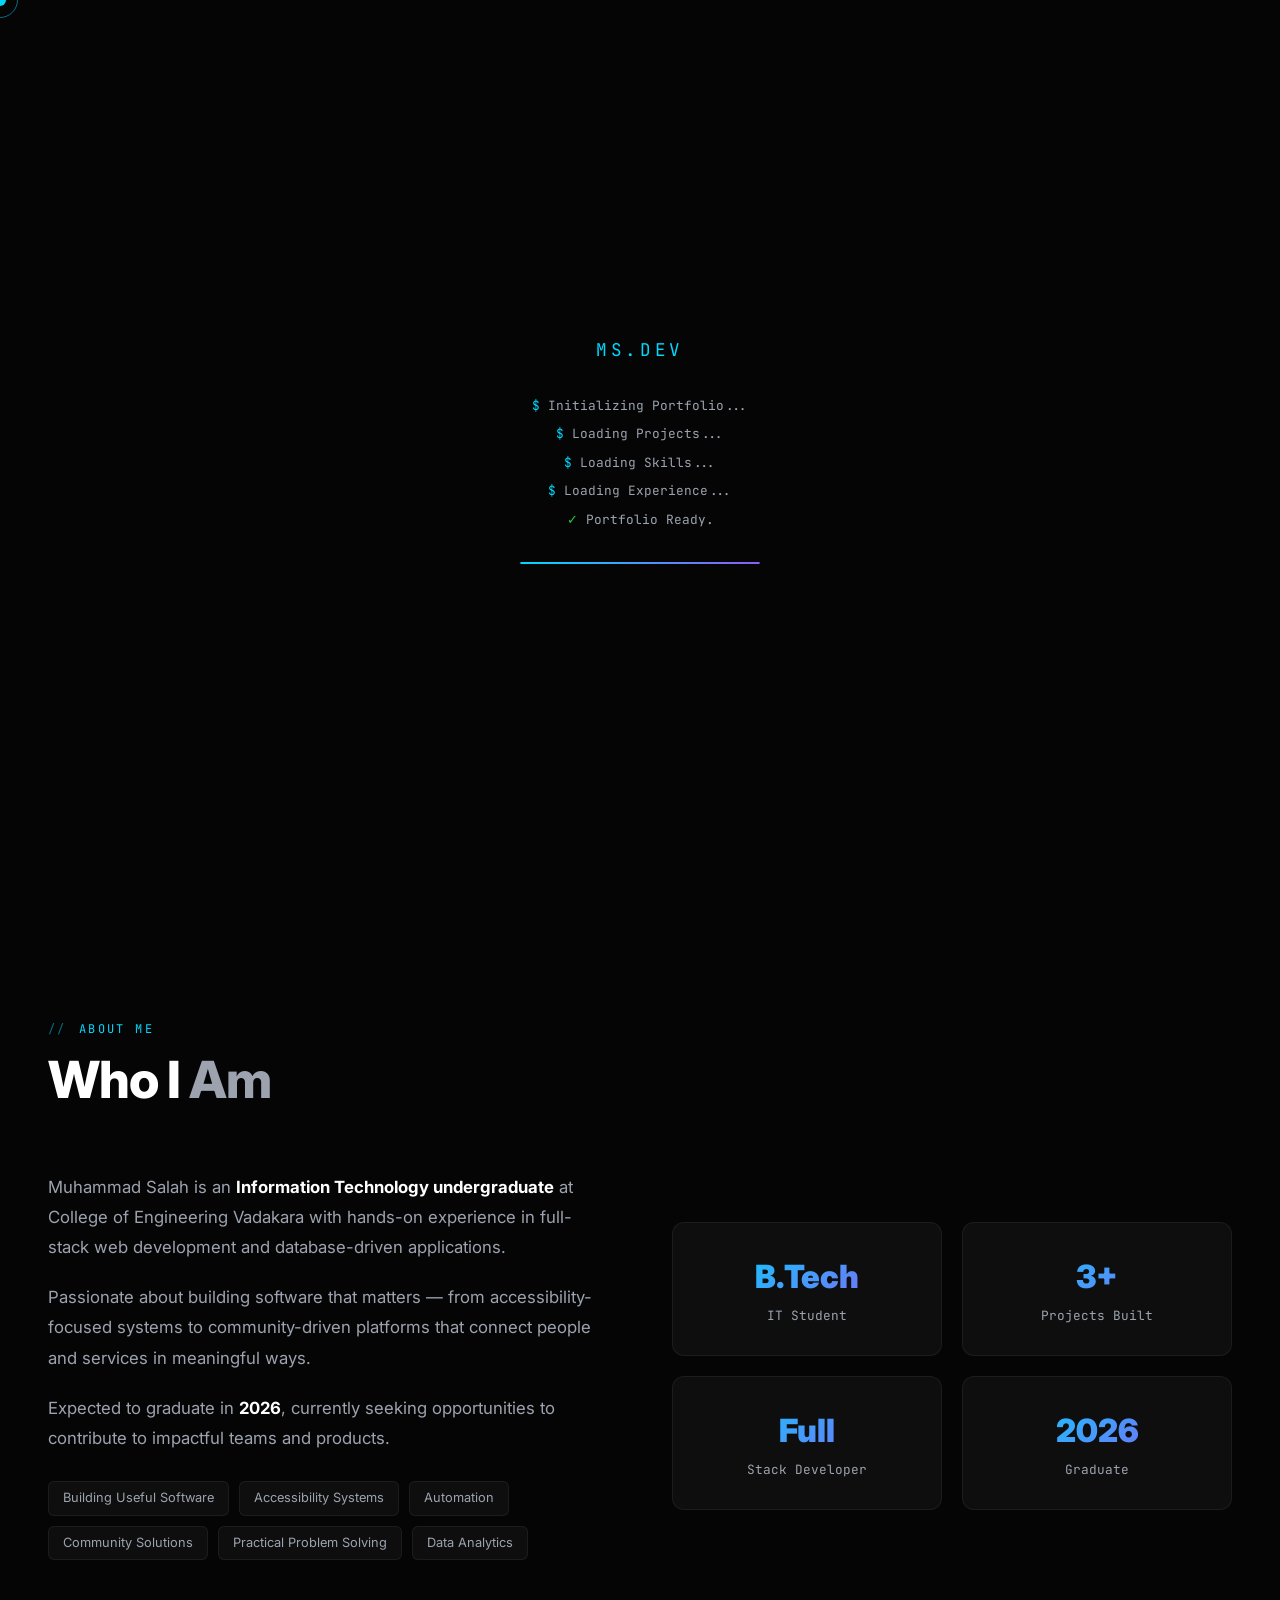
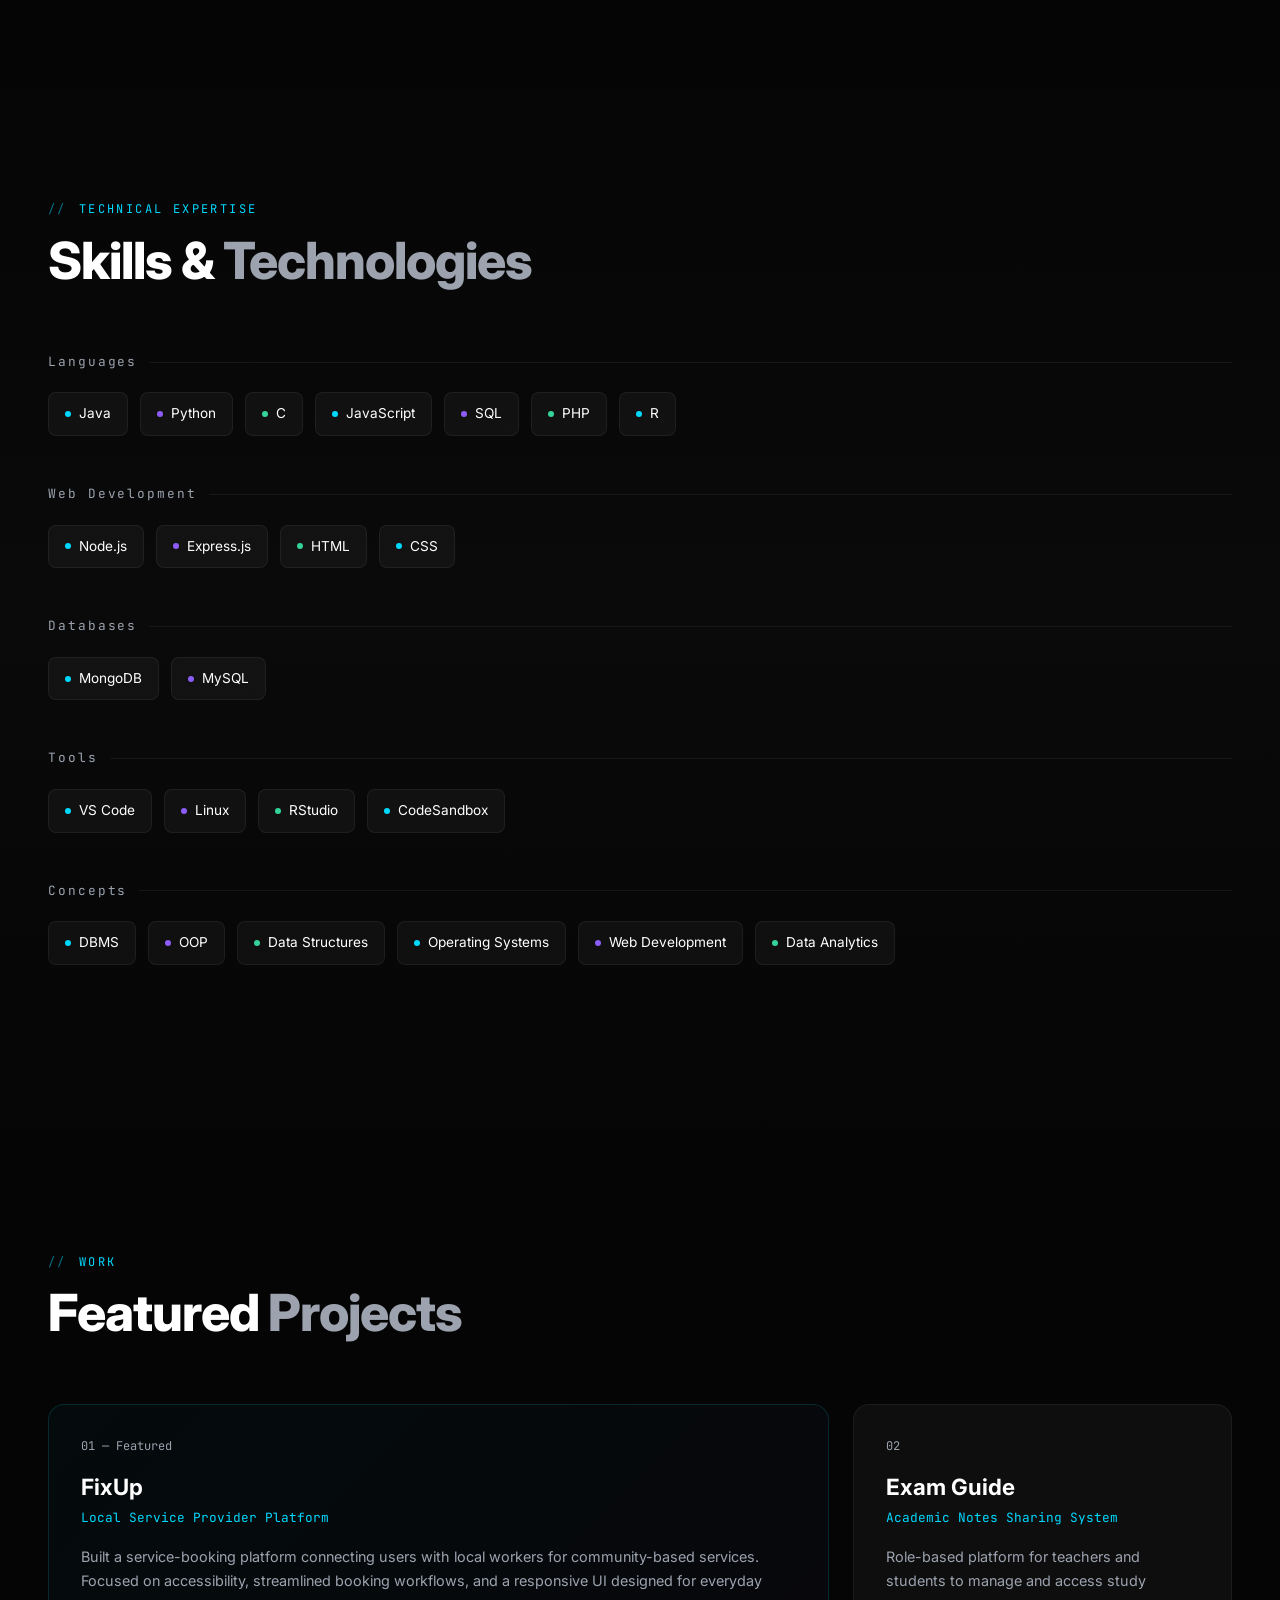
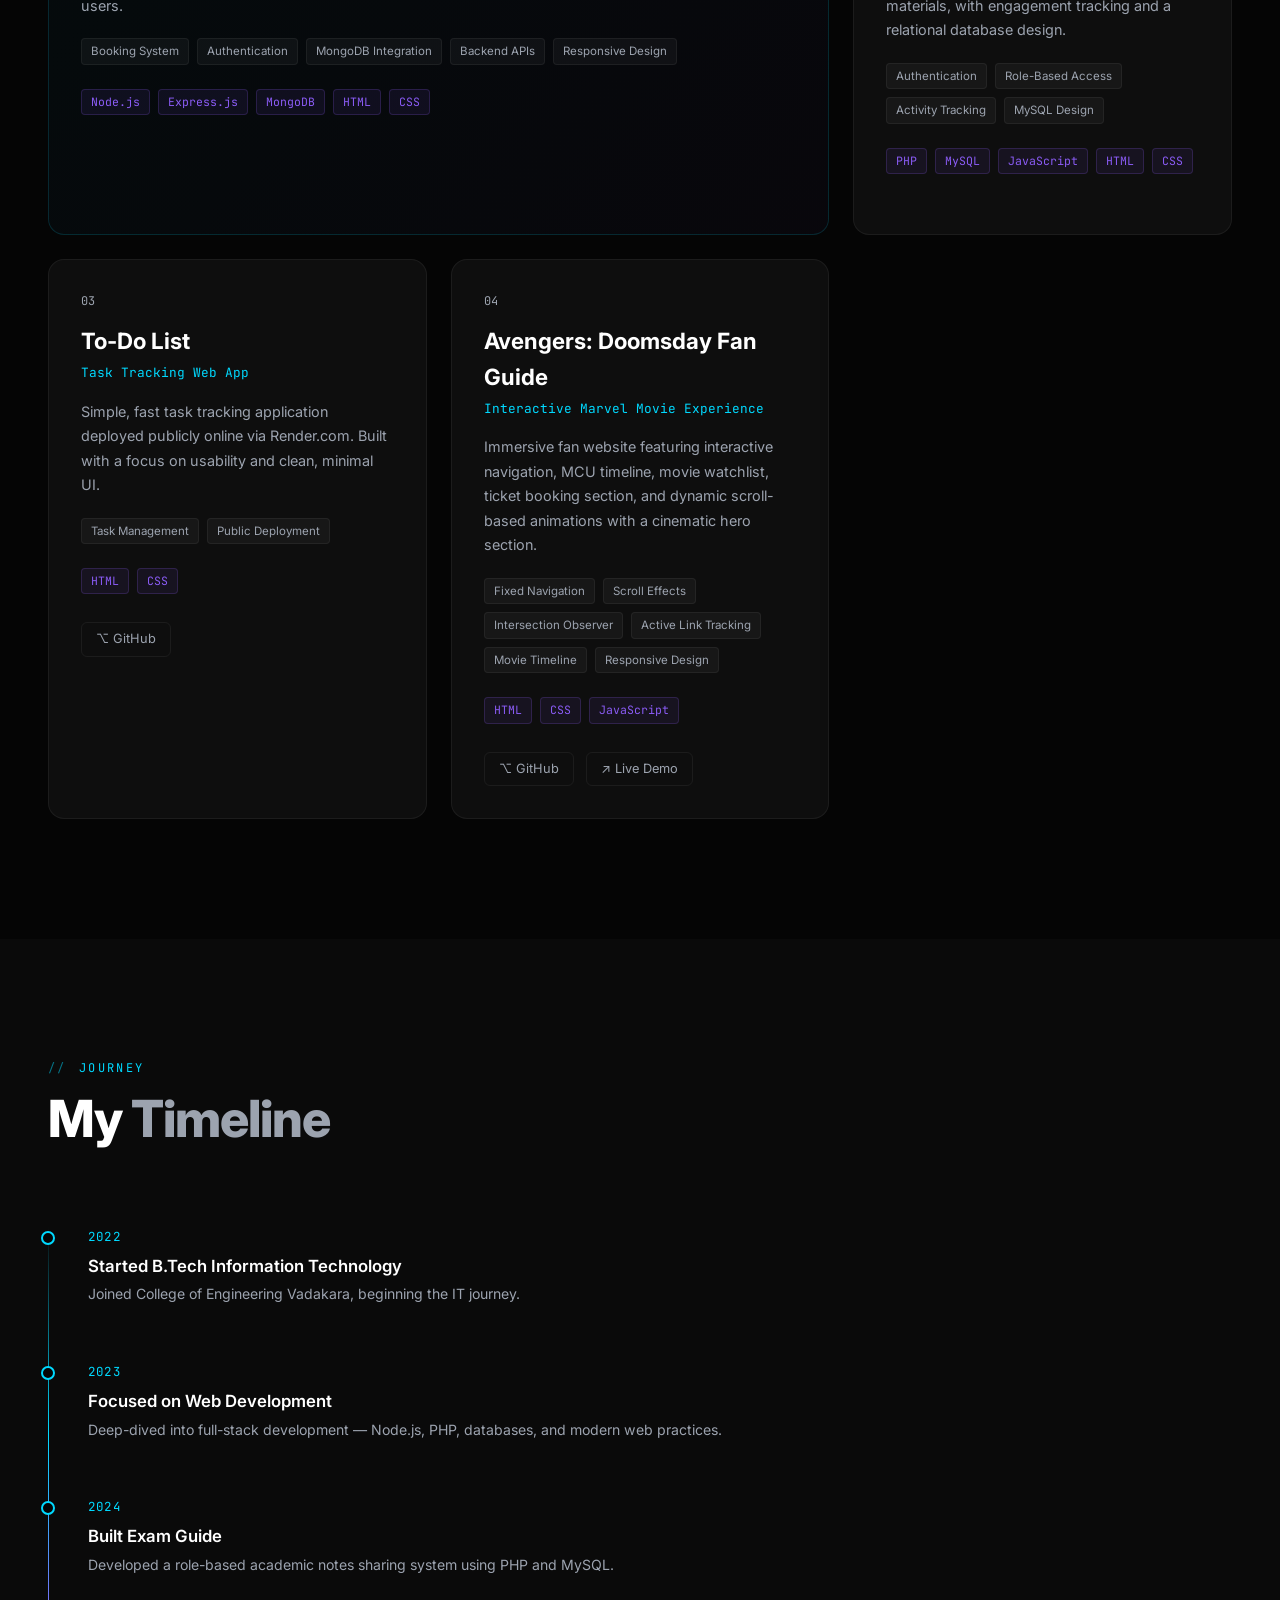
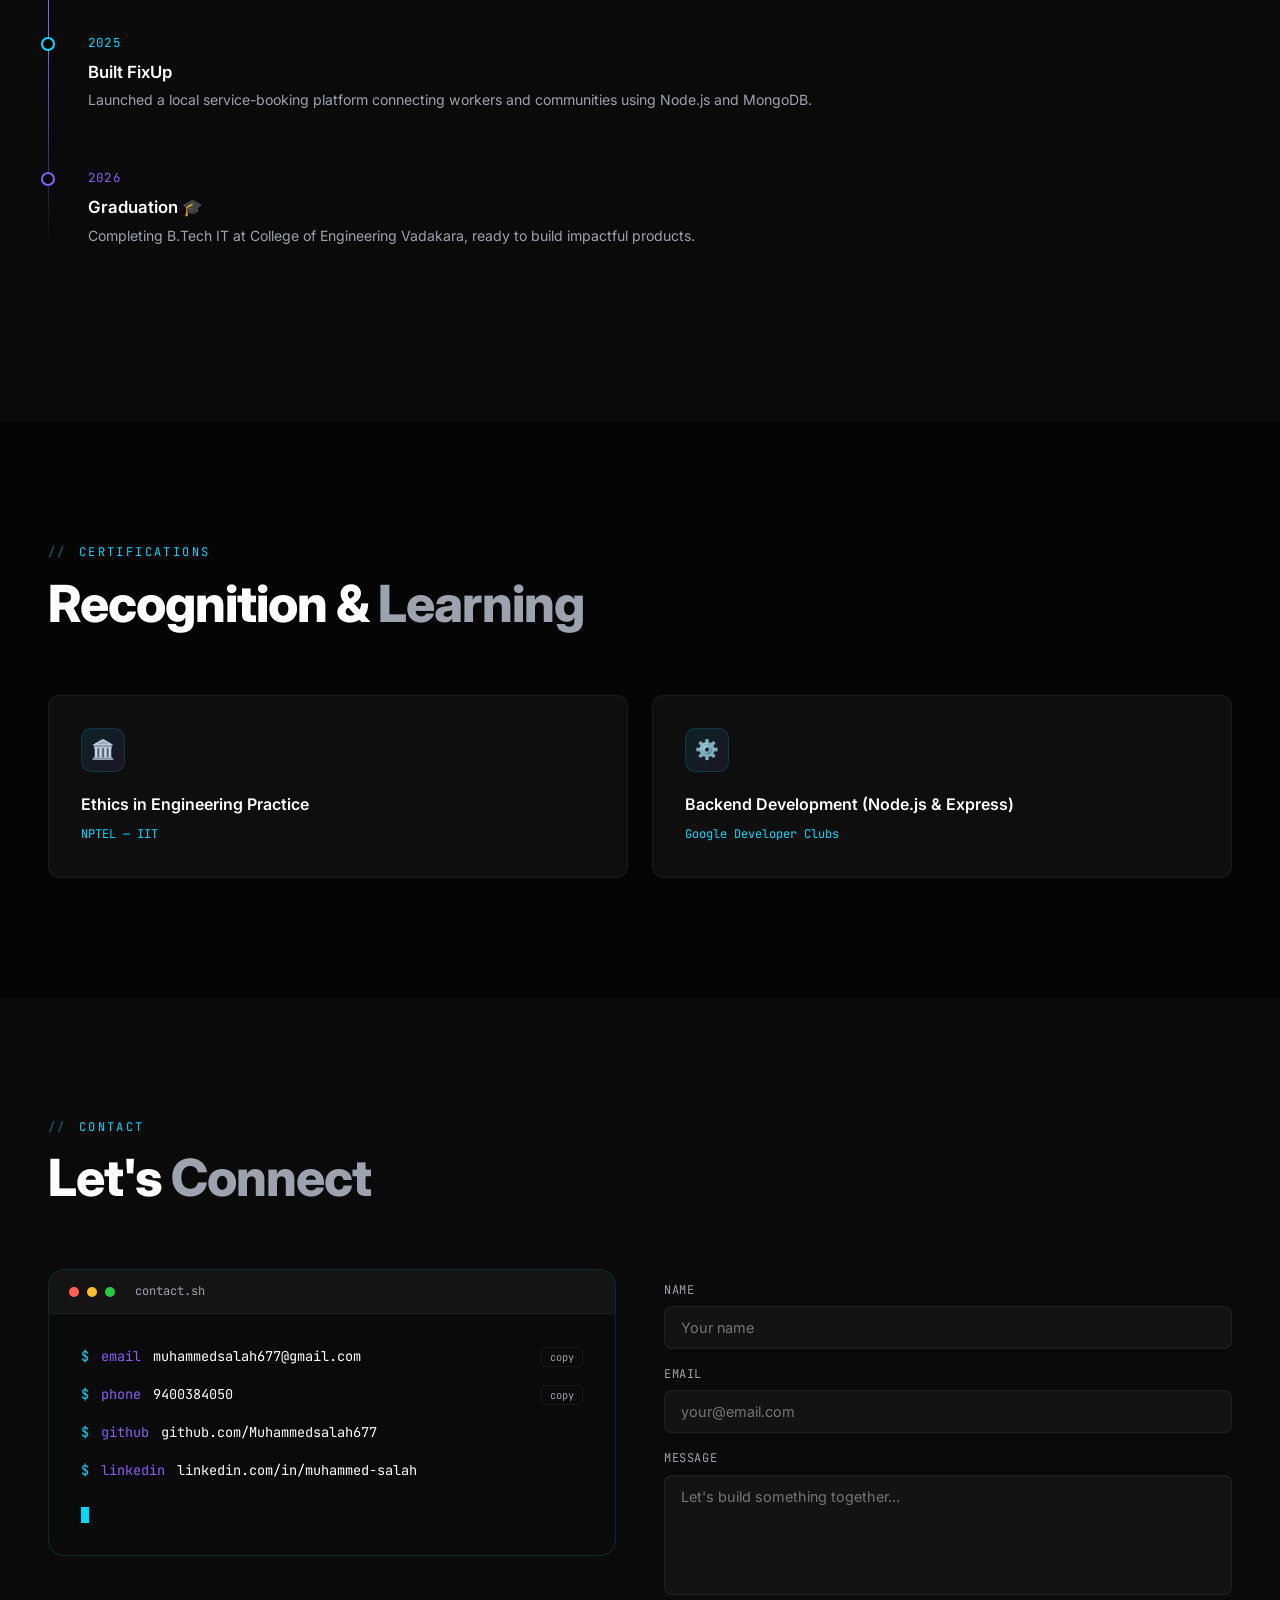
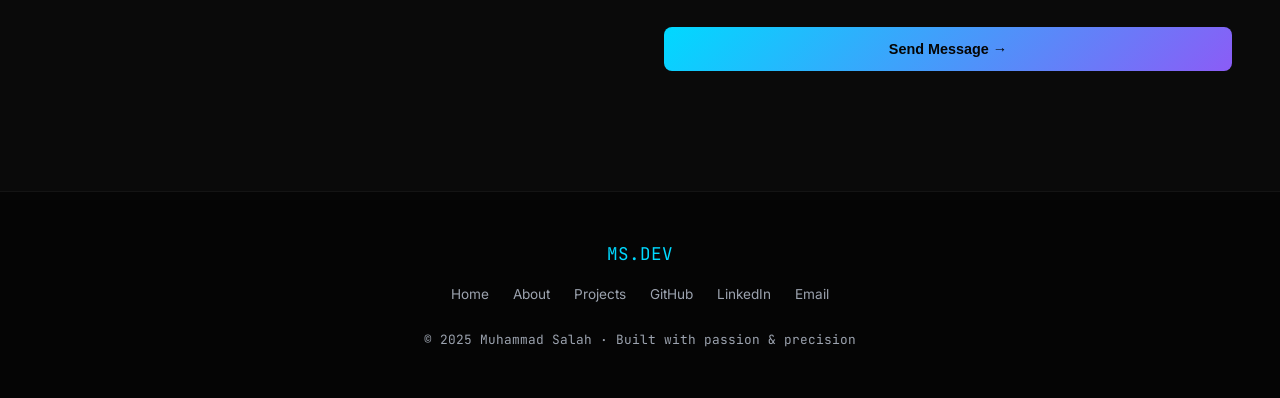
==== commit 5736ae4e: "Update fmt.Println message from 'Hello' to 'Goodbye'" ====
--- a/portfolio/index.html
+++ b/portfolio/index.html
@@ -406,9 +406,6 @@
           <span class="stack-tag">HTML</span>
           <span class="stack-tag">CSS</span>
         </div>
-        <div class="project-links">
-          <a href="https://github.com/Muhammedsalah677" target="_blank" class="project-link">⌥ GitHub</a>
-        </div>
       </div>
 
       <!-- Exam Guide -->
@@ -429,9 +426,6 @@
           <span class="stack-tag">JavaScript</span>
           <span class="stack-tag">HTML</span>
           <span class="stack-tag">CSS</span>
-        </div>
-        <div class="project-links">
-          <a href="https://github.com/Muhammedsalah677" target="_blank" class="project-link">⌥ GitHub</a>
         </div>
       </div>
 
